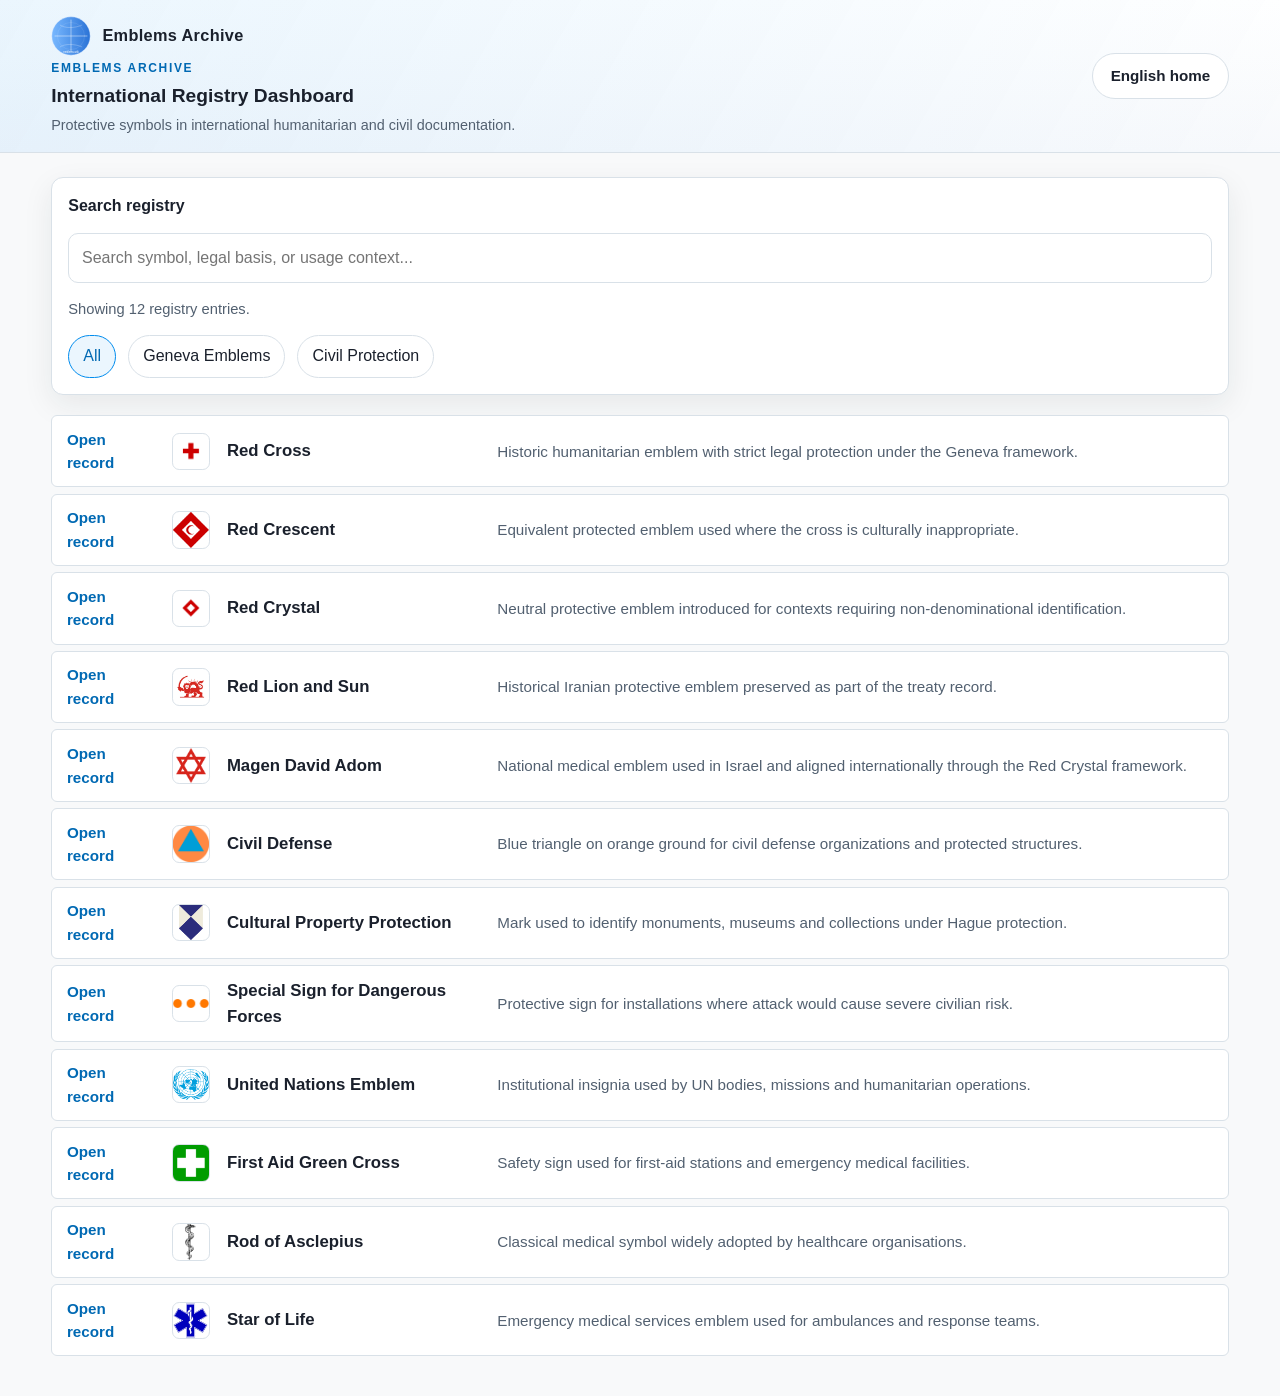
==== index.html @ 0bf9c565 "Initial import: static site + repository metadata" ====
<!doctype html>
<html lang="en">
<head>
  <meta charset="UTF-8">
  <meta name="viewport" content="width=device-width, initial-scale=1.0">
  <title>Emblems Archive | English Registry Dashboard</title>
  <meta name="description" content="English dashboard for protected emblems and civil symbols.">
  <link rel="stylesheet" href="assets/styles.css">
  <link rel="icon" href="logo.svg" type="image/svg+xml">
  <link rel="canonical" href="https://emblems.wiki/">
  <meta property="og:site_name" content="emblems.wiki">
</head>
<body>
  <header class="topbar">
    <div class="topbar-inner">
      <div class="brand-block">
        <a class="site-logo" href="/" aria-label="Emblems Archive home">
          <img src="logo.svg" class="site-logo-img" alt="Emblems Archive logo">
          <span class="site-logo-text">Emblems Archive</span>
        </a>
        <p class="eyebrow">EMBLEMS ARCHIVE</p>
        <h1 class="brand-title">International Registry Dashboard</h1>
        <p class="brand-subtitle">Protective symbols in international humanitarian and civil documentation.</p>
      </div>
      <nav aria-label="Navigation">
        <a class="btn btn-secondary" href="/">English home</a>
      </nav>
    </div>
  </header>

  <main class="content-shell">
    <section class="search-filter-panel" aria-label="Search and filter panel">
      <label for="registry-search"><strong>Search registry</strong></label>
      <input id="registry-search" class="search-input" type="search" placeholder="Search symbol, legal basis, or usage context..." autocomplete="off">
      <p class="search-status" id="registry-status">Showing all 12 registry entries.</p>

      <div class="filter-row" role="group" aria-label="Category filter">
        <button class="filter-button is-active" data-category="all" type="button">All</button>
        <button class="filter-button" data-category="geneva" type="button">Geneva Emblems</button>
        <button class="filter-button" data-category="civil" type="button">Civil Protection</button>
      </div>
    </section>

    <section class="registry-grid" id="registry-grid" aria-live="polite">
      <a class="symbol-card" href="registry/red-cross/" style="--symbol-icon: url('/assets/symbols/red_cross.png');" data-category="geneva" data-search="red cross geneva convention medical neutrality protected emblem">
        <span class="row-link">Open record</span>
        <span class="row-icon" aria-hidden="true"></span>
        <h2>Red Cross</h2>
        <p class="card-text">Historic humanitarian emblem with strict legal protection under the Geneva framework.</p>
      </a>

      <a class="symbol-card" href="registry/red-crescent/" style="--symbol-icon: url('/assets/symbols/red_crescent.png');" data-category="geneva" data-search="red crescent treaty recognition protective equivalent emblem">
        <span class="row-link">Open record</span>
        <span class="row-icon" aria-hidden="true"></span>
        <h2>Red Crescent</h2>
        <p class="card-text">Equivalent protected emblem used where the cross is culturally inappropriate.</p>
      </a>

      <a class="symbol-card" href="registry/red-crystal/" style="--symbol-icon: url('/assets/symbols/red_cristal.png');" data-category="geneva" data-search="red crystal additional protocol iii protective symbol neutral alternative">
        <span class="row-link">Open record</span>
        <span class="row-icon" aria-hidden="true"></span>
        <h2>Red Crystal</h2>
        <p class="card-text">Neutral protective emblem introduced for contexts requiring non-denominational identification.</p>
      </a>

      <a class="symbol-card" href="registry/red-lion-sun/" style="--symbol-icon: url('/assets/symbols/red_lion_and_sun.png');" data-category="geneva" data-search="red lion sun historical emblem iran humanitarian treaty recognition">
        <span class="row-link">Open record</span>
        <span class="row-icon" aria-hidden="true"></span>
        <h2>Red Lion and Sun</h2>
        <p class="card-text">Historical Iranian protective emblem preserved as part of the treaty record.</p>
      </a>

      <a class="symbol-card" href="registry/magen-david/" style="--symbol-icon: url('/assets/symbols/magen_david_adom.png');" data-category="geneva" data-search="magen david adom israel red crystal humanitarian national emblem">
        <span class="row-link">Open record</span>
        <span class="row-icon" aria-hidden="true"></span>
        <h2>Magen David Adom</h2>
        <p class="card-text">National medical emblem used in Israel and aligned internationally through the Red Crystal framework.</p>
      </a>

      <a class="symbol-card" href="registry/civil-defense/" style="--symbol-icon: url('/assets/symbols/international_civil_defense.png');" data-category="civil" data-search="civil defense blue triangle orange background protocol i civil protection">
        <span class="row-link">Open record</span>
        <span class="row-icon" aria-hidden="true"></span>
        <h2>Civil Defense</h2>
        <p class="card-text">Blue triangle on orange ground for civil defense organizations and protected structures.</p>
      </a>

      <a class="symbol-card" href="registry/cultural-property/" style="--symbol-icon: url('/assets/symbols/cultural_property_protection.png');" data-category="geneva" data-search="cultural property protection hague convention blue white shield heritage">
        <span class="row-link">Open record</span>
        <span class="row-icon" aria-hidden="true"></span>
        <h2>Cultural Property Protection</h2>
        <p class="card-text">Mark used to identify monuments, museums and collections under Hague protection.</p>
      </a>

      <a class="symbol-card" href="registry/dangerous-forces/" style="--symbol-icon: url('/assets/symbols/special_sign_for_dangerous_forces.png');" data-category="civil" data-search="special sign dangerous forces dams reservoirs nuclear installations orange circles">
        <span class="row-link">Open record</span>
        <span class="row-icon" aria-hidden="true"></span>
        <h2>Special Sign for Dangerous Forces</h2>
        <p class="card-text">Protective sign for installations where attack would cause severe civilian risk.</p>
      </a>

      <a class="symbol-card" href="registry/un-emblem/" style="--symbol-icon: url('/assets/symbols/united_nations_emblem.png');" data-category="geneva" data-search="un emblem united nations institutional insignia peacekeeping humanitarian missions">
        <span class="row-link">Open record</span>
        <span class="row-icon" aria-hidden="true"></span>
        <h2>United Nations Emblem</h2>
        <p class="card-text">Institutional insignia used by UN bodies, missions and humanitarian operations.</p>
      </a>

      <a class="symbol-card" href="registry/first-aid/" style="--symbol-icon: url('/assets/symbols/first_aid_green_cross.png');" data-category="civil" data-search="first aid green cross safety signage iso 7010">
        <span class="row-link">Open record</span>
        <span class="row-icon" aria-hidden="true"></span>
        <h2>First Aid Green Cross</h2>
        <p class="card-text">Safety sign used for first-aid stations and emergency medical facilities.</p>
      </a>

      <a class="symbol-card" href="registry/asclepius/" style="--symbol-icon: url('/assets/symbols/rod_of_asclepius.png');" data-category="civil" data-search="rod of asclepius classical medicine healthcare professional symbol">
        <span class="row-link">Open record</span>
        <span class="row-icon" aria-hidden="true"></span>
        <h2>Rod of Asclepius</h2>
        <p class="card-text">Classical medical symbol widely adopted by healthcare organisations.</p>
      </a>

      <a class="symbol-card" href="registry/star-of-life/" style="--symbol-icon: url('/assets/symbols/star_of_life.png');" data-category="civil" data-search="star of life emergency medical services prehospital care blue star">
        <span class="row-link">Open record</span>
        <span class="row-icon" aria-hidden="true"></span>
        <h2>Star of Life</h2>
        <p class="card-text">Emergency medical services emblem used for ambulances and response teams.</p>
      </a>
    </section>
  </main>

  <script>
    (function () {
      const searchInput = document.getElementById("registry-search");
      const buttons = Array.from(document.querySelectorAll(".filter-button"));
      const cards = Array.from(document.querySelectorAll(".symbol-card"));
      const status = document.getElementById("registry-status");

      let activeCategory = "all";

      function applyFilters() {
        const term = (searchInput.value || "").trim().toLowerCase();

        let visibleCount = 0;

        cards.forEach((card) => {
          const category = card.getAttribute("data-category") || "";
          const searchable = card.getAttribute("data-search") || "";

          const categoryMatch = activeCategory === "all" || category === activeCategory;
          const textMatch = searchable.includes(term);

          const isVisible = categoryMatch && textMatch;
          card.hidden = !isVisible;
          if (isVisible) {
            visibleCount += 1;
          }
        });

        if (status) {
          status.textContent = term || activeCategory === "all"
            ? `Showing ${visibleCount} registry entries.`
            : `Showing ${visibleCount} registry entries for "${term}".`;
        }
      }

      buttons.forEach((button) => {
        button.addEventListener("click", () => {
          activeCategory = button.getAttribute("data-category") || "all";
          buttons.forEach((btn) => btn.classList.toggle("is-active", btn === button));
          applyFilters();
        });
      });

      searchInput.addEventListener("input", applyFilters);
      applyFilters();
    })();
  </script>
</body>
</html>
---- assets/styles.css ----
:root {
  --color-bg: #f8f9fa;
  --color-surface: #ffffff;
  --color-text: #1a202c;
  --color-muted: #526070;
  --color-border: #d9e1e8;
  --color-accent: #008cee;
  --color-accent-strong: #0069b3;
  --color-success: #1f7a4d;
  --shadow-soft: 0 10px 30px rgba(26, 32, 44, 0.08);
  --radius-md: 12px;
  --radius-lg: 20px;
}

* {
  box-sizing: border-box;
}

html,
body {
  margin: 0;
  padding: 0;
  background: var(--color-bg);
  color: var(--color-text);
  font-family: "Segoe UI", "Helvetica Neue", Helvetica, Arial, sans-serif;
  line-height: 1.55;
}

a {
  color: inherit;
}

img,
svg {
  display: block;
  max-width: 100%;
}

.eyebrow {
  margin: 0;
  color: var(--color-accent-strong);
  letter-spacing: 0.14em;
  font-size: 0.75rem;
  font-weight: 700;
}

.lead {
  margin: 0.75rem 0 0;
  color: var(--color-muted);
  max-width: 62ch;
}

.small-note {
  margin-top: 1.5rem;
  color: var(--color-muted);
  font-size: 0.88rem;
}

.btn {
  appearance: none;
  border: 1px solid var(--color-border);
  border-radius: 999px;
  padding: 0.66rem 1.1rem;
  text-decoration: none;
  font-weight: 600;
  font-size: 0.95rem;
  display: inline-flex;
  align-items: center;
  justify-content: center;
  gap: 0.35rem;
  cursor: pointer;
  transition: transform 0.18s ease, box-shadow 0.18s ease, border-color 0.18s ease, background 0.18s ease;
}

.btn:hover {
  transform: translateY(-1px);
  box-shadow: 0 8px 22px rgba(26, 32, 44, 0.12);
}

.btn-primary {
  background: var(--color-accent);
  border-color: var(--color-accent);
  color: #ffffff;
}

.btn-primary:hover {
  background: var(--color-accent-strong);
  border-color: var(--color-accent-strong);
}

.btn-secondary {
  background: #ffffff;
  color: var(--color-text);
}

.topbar {
  border-bottom: 1px solid var(--color-border);
  background:
    linear-gradient(120deg, rgba(0, 140, 238, 0.08), rgba(0, 140, 238, 0)),
    linear-gradient(180deg, #ffffff, #f7f9fc);
}

.topbar-inner {
  width: min(1180px, 92vw);
  margin: 0 auto;
  display: flex;
  align-items: center;
  justify-content: space-between;
  gap: 1rem;
  padding: 1rem 0;
}

.brand-block {
  display: flex;
  flex-direction: column;
  gap: 0.2rem;
}

.site-logo {
  display: inline-flex;
  align-items: center;
  gap: 0.7rem;
  color: var(--color-text);
  text-decoration: none;
  width: fit-content;
}

.site-logo-mark {
  width: 2.5rem;
  height: 2.5rem;
  border-radius: 50%;
  border: 1px solid #9fb7d6;
  background:
    radial-gradient(circle at center, #f7fbff 0 33%, transparent 34%),
    radial-gradient(circle at center, transparent 0 51%, #3366cc 52% 54%, transparent 55%),
    linear-gradient(90deg, transparent 0 22%, #3366cc 22% 24%, transparent 24% 76%, #3366cc 76% 78%, transparent 78%),
    linear-gradient(0deg, transparent 0 22%, #3366cc 22% 24%, transparent 24% 76%, #3366cc 76% 78%, transparent 78%),
    radial-gradient(circle at center, #ffffff 0 100%);
  box-shadow: 0 0 0 1px rgba(255, 255, 255, 0.75) inset;
}

.site-logo-img {
  width: 2.5rem;
  height: 2.5rem;
  display: inline-block;
  object-fit: contain;
}

.site-logo-text {
  font-size: 1.02rem;
  font-weight: 700;
  letter-spacing: 0.02em;
}

.brand-title {
  margin: 0;
  font-size: 1.2rem;
  font-weight: 700;
}

.brand-subtitle {
  margin: 0;
  color: var(--color-muted);
  font-size: 0.9rem;
}

.content-shell {
  width: min(1180px, 92vw);
  margin: 1.5rem auto 2.5rem;
}

.search-filter-panel {
  background: var(--color-surface);
  border: 1px solid var(--color-border);
  border-radius: var(--radius-md);
  padding: 1rem;
  box-shadow: var(--shadow-soft);
  display: grid;
  gap: 0.9rem;
}

.search-status {
  margin: 0;
  color: var(--color-muted);
  font-size: 0.92rem;
}

.search-input {
  width: 100%;
  border: 1px solid var(--color-border);
  border-radius: 10px;
  padding: 0.72rem 0.8rem;
  font: inherit;
  color: var(--color-text);
  background: #ffffff;
}

.search-input:focus,
.filter-select:focus {
  outline: 3px solid rgba(0, 140, 238, 0.18);
  border-color: var(--color-accent);
}

.filter-row {
  display: flex;
  flex-wrap: wrap;
  gap: 0.75rem;
}

.filter-select,
.filter-button {
  border: 1px solid var(--color-border);
  background: #ffffff;
  border-radius: 999px;
  padding: 0.52rem 0.88rem;
  font: inherit;
  color: var(--color-text);
  cursor: pointer;
}

.filter-button.is-active {
  border-color: var(--color-accent);
  color: var(--color-accent-strong);
  background: rgba(0, 140, 238, 0.08);
}

.registry-grid {
  margin-top: 1.25rem;
  display: grid;
  gap: 0.4rem;
}

.symbol-card {
  background: var(--color-surface);
  border: 1px solid var(--color-border);
  border-radius: 6px;
  box-shadow: none;
  padding: 0.72rem 0.92rem;
  display: grid;
  grid-template-columns: 5.5rem 2.7rem minmax(12rem, 16rem) 1fr;
  align-items: center;
  column-gap: 0.9rem;
  text-decoration: none;
  color: inherit;
}

.row-link {
  color: var(--color-accent-strong);
  font-weight: 700;
  text-decoration: none;
  font-size: 0.95rem;
}

.row-icon {
  width: 2.35rem;
  height: 2.35rem;
  justify-self: center;
  border: 1px solid var(--color-border);
  border-radius: 0.45rem;
  background: var(--symbol-icon) center/contain no-repeat, #ffffff;
}

.symbol-card h2,
.symbol-card h3 {
  margin: 0;
  font-size: 1.05rem;
}

.card-meta {
  display: none;
}

.badge {
  display: inline-flex;
  align-items: center;
  border-radius: 999px;
  padding: 0.2rem 0.62rem;
  font-size: 0.73rem;
  font-weight: 700;
  letter-spacing: 0.06em;
  border: 1px solid currentColor;
}

.badge-protected {
  color: var(--color-success);
  background: rgba(31, 122, 77, 0.08);
}

.badge-public {
  color: #7a5a1f;
  background: rgba(122, 90, 31, 0.1);
}

.badge-category {
  color: var(--color-accent-strong);
  background: rgba(0, 140, 238, 0.08);
}

.card-text {
  margin: 0;
  color: var(--color-muted);
  font-size: 0.95rem;
  order: 4;
}

.card-link {
  order: 1;
  color: var(--color-accent-strong);
  font-weight: 700;
  text-decoration: none;
}

.card-link:hover {
  text-decoration: underline;
}

.symbol-card:hover {
  border-color: rgba(0, 140, 238, 0.34);
  background: rgba(0, 140, 238, 0.03);
}

.symbol-card:focus-visible,
.btn:focus-visible,
.search-input:focus-visible,
.filter-button:focus-visible,
.site-logo:focus-visible {
  outline: 3px solid rgba(0, 140, 238, 0.24);
  outline-offset: 2px;
}

.language-shell {
  min-height: 100vh;
  display: grid;
  place-items: center;
  padding: 2rem 1rem;
  background:
    radial-gradient(circle at 15% 20%, rgba(0, 140, 238, 0.11), rgba(0, 140, 238, 0) 45%),
    radial-gradient(circle at 85% 10%, rgba(0, 140, 238, 0.09), rgba(0, 140, 238, 0) 35%),
    var(--color-bg);
}

.language-card {
  width: min(760px, 100%);
  background: var(--color-surface);
  border: 1px solid var(--color-border);
  border-radius: var(--radius-lg);
  padding: 2rem;
  box-shadow: var(--shadow-soft);
}

.gateway-logo {
  margin-bottom: 0.35rem;
}

.language-card h1 {
  margin: 0.4rem 0 0;
  font-size: clamp(1.6rem, 2.5vw, 2.2rem);
}

.globe-wrap {
  margin: 1.6rem 0 1.3rem;
  display: grid;
  place-items: center;
}

.globe-core {
  width: 145px;
  height: 145px;
  border-radius: 50%;
  position: relative;
  background: radial-gradient(circle at 35% 30%, rgba(255, 255, 255, 0.95), rgba(0, 140, 238, 0.72));
  border: 1px solid rgba(0, 140, 238, 0.45);
  overflow: hidden;
  animation: globePulse 3.1s ease-in-out infinite;
}

.globe-core::before,
.globe-core::after {
  content: "";
  position: absolute;
  inset: 0;
  border-radius: 50%;
  border: 1px solid rgba(255, 255, 255, 0.55);
}

.globe-core::after {
  transform: scale(0.72);
}

.globe-lat,
.globe-lon {
  position: absolute;
  left: 50%;
  top: 50%;
  border: 1px solid rgba(255, 255, 255, 0.7);
  border-radius: 50%;
  transform: translate(-50%, -50%);
}

.globe-lat {
  width: 124px;
  height: 60px;
}

.globe-lon {
  width: 48px;
  height: 124px;
}

.globe-lon-b {
  width: 78px;
  opacity: 0.82;
}

.globe-lon-c {
  width: 104px;
  height: 84px;
  opacity: 0.36;
}

@keyframes globePulse {
  0%,
  100% {
    transform: translateY(0) scale(1);
  }
  50% {
    transform: translateY(-2px) scale(1.015);
  }
}

.symbol-card:hover .row-link {
  text-decoration: underline;
}

.language-actions {
  display: flex;
  flex-wrap: wrap;
  gap: 0.7rem;
}

/* Detail pages: Wikipedia-like layout */
.wiki-layout {
  min-height: 100vh;
  display: grid;
  grid-template-columns: 13.5rem minmax(0, 1fr);
  background: var(--color-bg);
}

.wiki-sidebar {
  background: #f8f9fa;
  border-right: 1px solid var(--color-border);
  padding: 1rem 0.85rem;
}

.sidebar-block {
  padding: 0 0.35rem 0.9rem;
  border-bottom: 1px solid var(--color-border);
  margin-bottom: 0.85rem;
}

.sidebar-title {
  margin: 0;
  font-size: 1rem;
  line-height: 1.2;
}

.sidebar-list {
  list-style: none;
  margin: 0;
  padding: 0;
  display: grid;
  gap: 0.4rem;
}

.sidebar-list a {
  display: block;
  color: #3366cc;
  text-decoration: none;
  padding: 0.2rem 0.35rem;
  border-radius: 4px;
}

.sidebar-list a:hover {
  text-decoration: underline;
  background: rgba(0, 0, 0, 0.03);
}

.wiki-main {
  min-width: 0;
}

.wiki-article {
  width: min(1180px, calc(100vw - 13.5rem - 2rem));
  margin: 0 auto;
  padding: 1.3rem 1.35rem 2.25rem;
  background: var(--color-surface);
}

.back-link {
  margin-bottom: 0.65rem;
  font-size: 0.95rem;
}

.back-link a {
  color: #3366cc;
}

.wiki-article h1 {
  margin: 0.2rem 0 0.8rem;
  font-family: Georgia, "Times New Roman", Times, serif;
  font-size: clamp(2rem, 3vw, 2.55rem);
  font-weight: 400;
}

.wiki-article h2 {
  font-family: Georgia, "Times New Roman", Times, serif;
  font-weight: 400;
  font-size: 1.45rem;
  margin: 0;
}

.wiki-article hr {
  border: 0;
  border-top: 1px solid #a2a9b1;
  margin: 0.5rem 0 1rem;
}

.toc-box {
  width: min(28rem, 100%);
  background: #f8f9fa;
  border: 1px solid #a2a9b1;
  padding: 0.85rem 1rem;
  margin: 0 0 1.2rem;
}

.toc-box h2 {
  font-family: inherit;
  font-size: 1rem;
  margin-bottom: 0.6rem;
}

.toc-box ol {
  margin: 0;
  padding-left: 1.3rem;
}

.toc-box a,
.reference-box a,
.wiki-article a {
  color: #3366cc;
}

.detail-layout {
  display: grid;
  grid-template-columns: minmax(0, 1fr) 18rem;
  gap: 1.2rem;
  align-items: start;
}

.article-content {
  min-width: 0;
}

.article-content p {
  margin: 0 0 1rem;
  max-width: 76ch;
}

.infobox {
  background: #f8f9fa;
  border: 1px solid #a2a9b1;
  padding: 0.8rem;
  font-size: 0.95rem;
}

.infobox h2 {
  font-family: inherit;
  font-size: 1rem;
  margin-bottom: 0.7rem;
}

.infobox img {
  width: 100%;
  height: auto;
  border: 1px solid #c8ccd1;
  background: #fff;
  margin-bottom: 0.7rem;
}

.infobox table {
  width: 100%;
  border-collapse: collapse;
}

.infobox th,
.infobox td {
  text-align: left;
  vertical-align: top;
  padding: 0.28rem 0;
  border-top: 1px solid #eaecf0;
}

.infobox th {
  width: 42%;
  padding-right: 0.45rem;
  font-weight: 700;
}

.reference-box {
  background: #f8f9fa;
  border: 1px solid #eaecf0;
  padding: 0.8rem 0.9rem;
  font-size: 0.95rem;
}

.symbol-figure {
  width: min(260px, 100%);
  margin: 0.8rem 0 0;
}

.symbol-figure img {
  width: 100%;
  height: auto;
  border: 1px solid #c8ccd1;
  background: #fff;
}

.section-title {
  margin: 0 0 0.5rem;
  font-size: 1.1rem;
}

.text-block {
  margin: 0;
  color: var(--color-text);
}

.citation-box {
  border: 1px dashed var(--color-border);
  border-radius: 10px;
  background: #fcfdff;
  padding: 0.9rem;
  color: var(--color-muted);
  font-size: 0.95rem;
}

.back-row {
  display: flex;
  justify-content: flex-start;
}

@media (max-width: 760px) {
  .topbar-inner {
    align-items: flex-start;
    flex-direction: column;
  }

  .language-card {
    padding: 1.25rem;
  }

  .filter-row {
    flex-direction: column;
    align-items: flex-start;
  }

  .wiki-layout {
    grid-template-columns: 1fr;
  }

  .wiki-sidebar {
    border-right: 0;
    border-bottom: 1px solid var(--color-border);
  }

  .wiki-article {
    width: 100%;
    padding: 1rem;
  }

  .detail-layout {
    grid-template-columns: 1fr;
  }

  .toc-box,
  .infobox {
    width: 100%;
  }
}
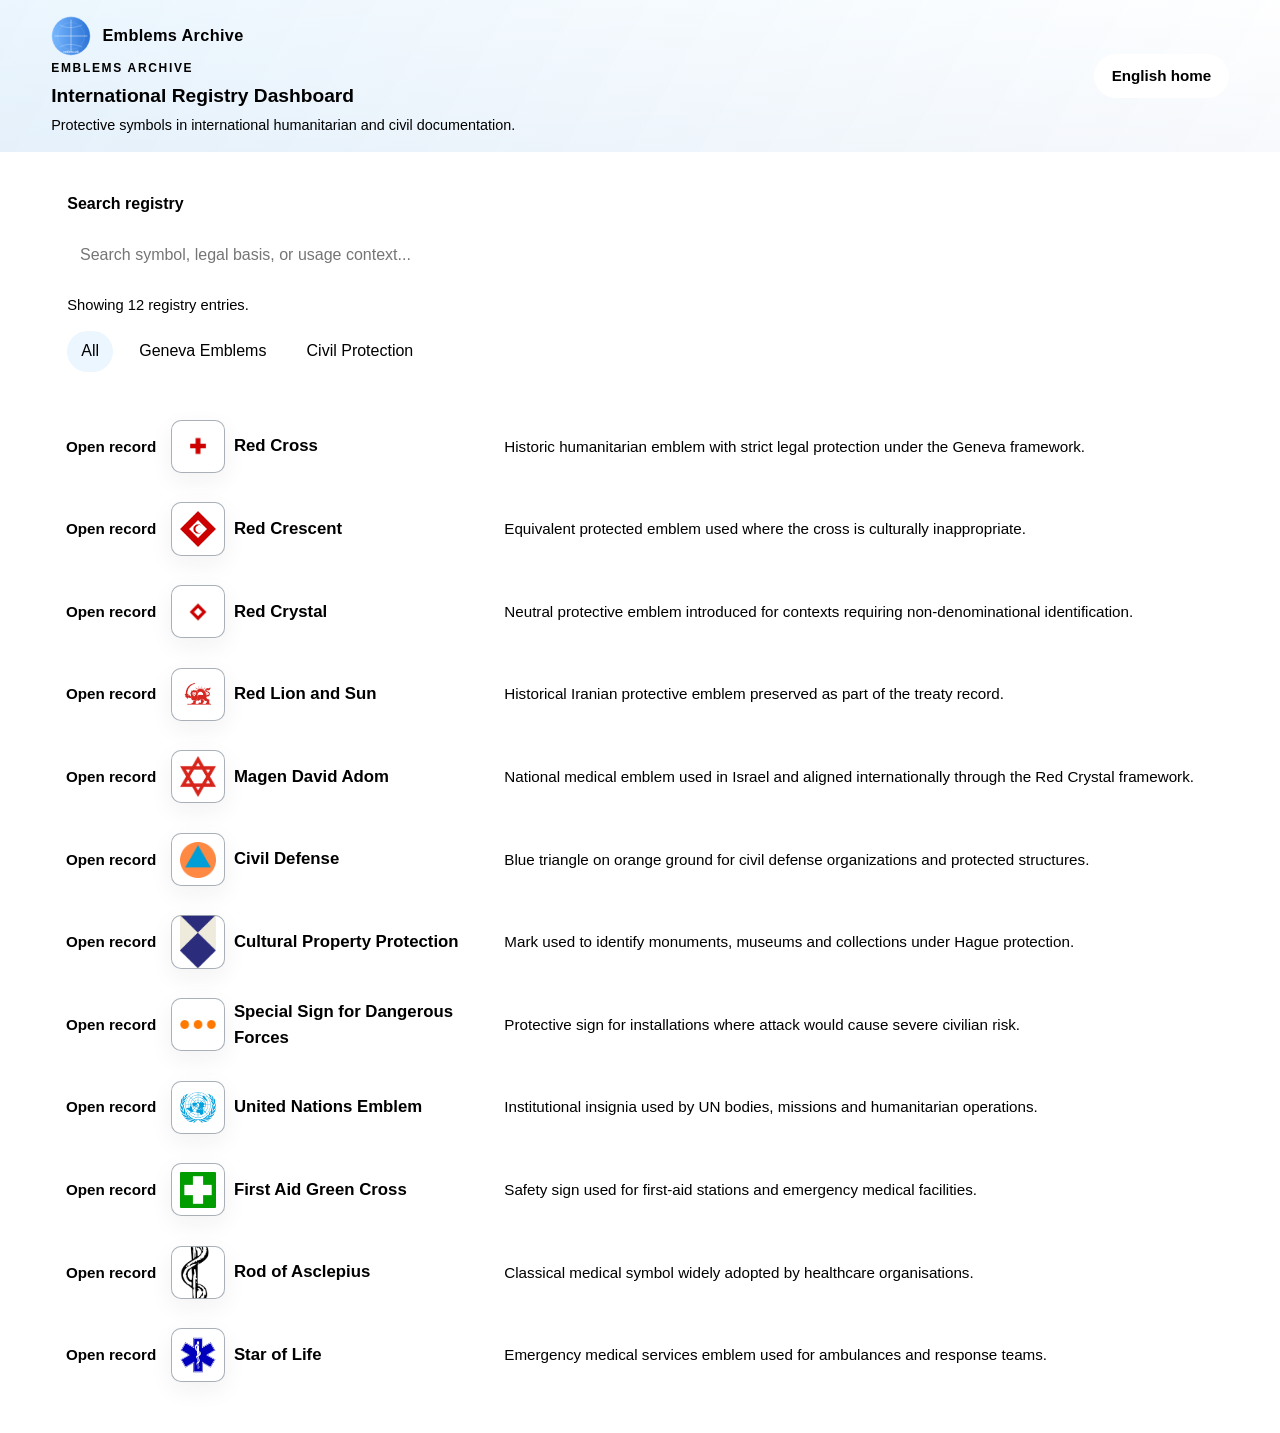
==== commit 31b791f0: "Add files via upload" ====
--- a/index.html
+++ b/index.html
@@ -1,179 +1,179 @@
-<!doctype html>
-<html lang="en">
-<head>
-  <meta charset="UTF-8">
-  <meta name="viewport" content="width=device-width, initial-scale=1.0">
-  <title>Emblems Archive | English Registry Dashboard</title>
-  <meta name="description" content="English dashboard for protected emblems and civil symbols.">
-  <link rel="stylesheet" href="assets/styles.css">
-  <link rel="icon" href="logo.svg" type="image/svg+xml">
-  <link rel="canonical" href="https://emblems.wiki/">
-  <meta property="og:site_name" content="emblems.wiki">
-</head>
-<body>
-  <header class="topbar">
-    <div class="topbar-inner">
-      <div class="brand-block">
-        <a class="site-logo" href="/" aria-label="Emblems Archive home">
-          <img src="logo.svg" class="site-logo-img" alt="Emblems Archive logo">
-          <span class="site-logo-text">Emblems Archive</span>
-        </a>
-        <p class="eyebrow">EMBLEMS ARCHIVE</p>
-        <h1 class="brand-title">International Registry Dashboard</h1>
-        <p class="brand-subtitle">Protective symbols in international humanitarian and civil documentation.</p>
-      </div>
-      <nav aria-label="Navigation">
-        <a class="btn btn-secondary" href="/">English home</a>
-      </nav>
-    </div>
-  </header>
-
-  <main class="content-shell">
-    <section class="search-filter-panel" aria-label="Search and filter panel">
-      <label for="registry-search"><strong>Search registry</strong></label>
-      <input id="registry-search" class="search-input" type="search" placeholder="Search symbol, legal basis, or usage context..." autocomplete="off">
-      <p class="search-status" id="registry-status">Showing all 12 registry entries.</p>
-
-      <div class="filter-row" role="group" aria-label="Category filter">
-        <button class="filter-button is-active" data-category="all" type="button">All</button>
-        <button class="filter-button" data-category="geneva" type="button">Geneva Emblems</button>
-        <button class="filter-button" data-category="civil" type="button">Civil Protection</button>
-      </div>
-    </section>
-
-    <section class="registry-grid" id="registry-grid" aria-live="polite">
-      <a class="symbol-card" href="registry/red-cross/" style="--symbol-icon: url('/assets/symbols/red_cross.png');" data-category="geneva" data-search="red cross geneva convention medical neutrality protected emblem">
-        <span class="row-link">Open record</span>
-        <span class="row-icon" aria-hidden="true"></span>
-        <h2>Red Cross</h2>
-        <p class="card-text">Historic humanitarian emblem with strict legal protection under the Geneva framework.</p>
-      </a>
-
-      <a class="symbol-card" href="registry/red-crescent/" style="--symbol-icon: url('/assets/symbols/red_crescent.png');" data-category="geneva" data-search="red crescent treaty recognition protective equivalent emblem">
-        <span class="row-link">Open record</span>
-        <span class="row-icon" aria-hidden="true"></span>
-        <h2>Red Crescent</h2>
-        <p class="card-text">Equivalent protected emblem used where the cross is culturally inappropriate.</p>
-      </a>
-
-      <a class="symbol-card" href="registry/red-crystal/" style="--symbol-icon: url('/assets/symbols/red_cristal.png');" data-category="geneva" data-search="red crystal additional protocol iii protective symbol neutral alternative">
-        <span class="row-link">Open record</span>
-        <span class="row-icon" aria-hidden="true"></span>
-        <h2>Red Crystal</h2>
-        <p class="card-text">Neutral protective emblem introduced for contexts requiring non-denominational identification.</p>
-      </a>
-
-      <a class="symbol-card" href="registry/red-lion-sun/" style="--symbol-icon: url('/assets/symbols/red_lion_and_sun.png');" data-category="geneva" data-search="red lion sun historical emblem iran humanitarian treaty recognition">
-        <span class="row-link">Open record</span>
-        <span class="row-icon" aria-hidden="true"></span>
-        <h2>Red Lion and Sun</h2>
-        <p class="card-text">Historical Iranian protective emblem preserved as part of the treaty record.</p>
-      </a>
-
-      <a class="symbol-card" href="registry/magen-david/" style="--symbol-icon: url('/assets/symbols/magen_david_adom.png');" data-category="geneva" data-search="magen david adom israel red crystal humanitarian national emblem">
-        <span class="row-link">Open record</span>
-        <span class="row-icon" aria-hidden="true"></span>
-        <h2>Magen David Adom</h2>
-        <p class="card-text">National medical emblem used in Israel and aligned internationally through the Red Crystal framework.</p>
-      </a>
-
-      <a class="symbol-card" href="registry/civil-defense/" style="--symbol-icon: url('/assets/symbols/international_civil_defense.png');" data-category="civil" data-search="civil defense blue triangle orange background protocol i civil protection">
-        <span class="row-link">Open record</span>
-        <span class="row-icon" aria-hidden="true"></span>
-        <h2>Civil Defense</h2>
-        <p class="card-text">Blue triangle on orange ground for civil defense organizations and protected structures.</p>
-      </a>
-
-      <a class="symbol-card" href="registry/cultural-property/" style="--symbol-icon: url('/assets/symbols/cultural_property_protection.png');" data-category="geneva" data-search="cultural property protection hague convention blue white shield heritage">
-        <span class="row-link">Open record</span>
-        <span class="row-icon" aria-hidden="true"></span>
-        <h2>Cultural Property Protection</h2>
-        <p class="card-text">Mark used to identify monuments, museums and collections under Hague protection.</p>
-      </a>
-
-      <a class="symbol-card" href="registry/dangerous-forces/" style="--symbol-icon: url('/assets/symbols/special_sign_for_dangerous_forces.png');" data-category="civil" data-search="special sign dangerous forces dams reservoirs nuclear installations orange circles">
-        <span class="row-link">Open record</span>
-        <span class="row-icon" aria-hidden="true"></span>
-        <h2>Special Sign for Dangerous Forces</h2>
-        <p class="card-text">Protective sign for installations where attack would cause severe civilian risk.</p>
-      </a>
-
-      <a class="symbol-card" href="registry/un-emblem/" style="--symbol-icon: url('/assets/symbols/united_nations_emblem.png');" data-category="geneva" data-search="un emblem united nations institutional insignia peacekeeping humanitarian missions">
-        <span class="row-link">Open record</span>
-        <span class="row-icon" aria-hidden="true"></span>
-        <h2>United Nations Emblem</h2>
-        <p class="card-text">Institutional insignia used by UN bodies, missions and humanitarian operations.</p>
-      </a>
-
-      <a class="symbol-card" href="registry/first-aid/" style="--symbol-icon: url('/assets/symbols/first_aid_green_cross.png');" data-category="civil" data-search="first aid green cross safety signage iso 7010">
-        <span class="row-link">Open record</span>
-        <span class="row-icon" aria-hidden="true"></span>
-        <h2>First Aid Green Cross</h2>
-        <p class="card-text">Safety sign used for first-aid stations and emergency medical facilities.</p>
-      </a>
-
-      <a class="symbol-card" href="registry/asclepius/" style="--symbol-icon: url('/assets/symbols/rod_of_asclepius.png');" data-category="civil" data-search="rod of asclepius classical medicine healthcare professional symbol">
-        <span class="row-link">Open record</span>
-        <span class="row-icon" aria-hidden="true"></span>
-        <h2>Rod of Asclepius</h2>
-        <p class="card-text">Classical medical symbol widely adopted by healthcare organisations.</p>
-      </a>
-
-      <a class="symbol-card" href="registry/star-of-life/" style="--symbol-icon: url('/assets/symbols/star_of_life.png');" data-category="civil" data-search="star of life emergency medical services prehospital care blue star">
-        <span class="row-link">Open record</span>
-        <span class="row-icon" aria-hidden="true"></span>
-        <h2>Star of Life</h2>
-        <p class="card-text">Emergency medical services emblem used for ambulances and response teams.</p>
-      </a>
-    </section>
-  </main>
-
-  <script>
-    (function () {
-      const searchInput = document.getElementById("registry-search");
-      const buttons = Array.from(document.querySelectorAll(".filter-button"));
-      const cards = Array.from(document.querySelectorAll(".symbol-card"));
-      const status = document.getElementById("registry-status");
-
-      let activeCategory = "all";
-
-      function applyFilters() {
-        const term = (searchInput.value || "").trim().toLowerCase();
-
-        let visibleCount = 0;
-
-        cards.forEach((card) => {
-          const category = card.getAttribute("data-category") || "";
-          const searchable = card.getAttribute("data-search") || "";
-
-          const categoryMatch = activeCategory === "all" || category === activeCategory;
-          const textMatch = searchable.includes(term);
-
-          const isVisible = categoryMatch && textMatch;
-          card.hidden = !isVisible;
-          if (isVisible) {
-            visibleCount += 1;
-          }
-        });
-
-        if (status) {
-          status.textContent = term || activeCategory === "all"
-            ? `Showing ${visibleCount} registry entries.`
-            : `Showing ${visibleCount} registry entries for "${term}".`;
-        }
-      }
-
-      buttons.forEach((button) => {
-        button.addEventListener("click", () => {
-          activeCategory = button.getAttribute("data-category") || "all";
-          buttons.forEach((btn) => btn.classList.toggle("is-active", btn === button));
-          applyFilters();
-        });
-      });
-
-      searchInput.addEventListener("input", applyFilters);
-      applyFilters();
-    })();
-  </script>
-</body>
-</html>
+<!doctype html>
+<html lang="en">
+<head>
+  <meta charset="UTF-8">
+  <meta name="viewport" content="width=device-width, initial-scale=1.0">
+  <title>Emblems Archive | English Registry Dashboard</title>
+  <meta name="description" content="English dashboard for protected emblems and civil symbols.">
+  <link rel="stylesheet" href="assets/styles.css">
+  <link rel="icon" href="logo.svg" type="image/svg+xml">
+  <link rel="canonical" href="https://emblems.wiki/">
+  <meta property="og:site_name" content="emblems.wiki">
+</head>
+<body>
+  <header class="topbar">
+    <div class="topbar-inner">
+      <div class="brand-block">
+        <a class="site-logo" href="/" aria-label="Emblems Archive home">
+          <img src="logo.svg" class="site-logo-img" alt="Emblems Archive logo">
+          <span class="site-logo-text">Emblems Archive</span>
+        </a>
+        <p class="eyebrow">EMBLEMS ARCHIVE</p>
+        <h1 class="brand-title">International Registry Dashboard</h1>
+        <p class="brand-subtitle">Protective symbols in international humanitarian and civil documentation.</p>
+      </div>
+      <nav aria-label="Navigation">
+        <a class="btn btn-secondary" href="/">English home</a>
+      </nav>
+    </div>
+  </header>
+
+  <main class="content-shell">
+    <section class="search-filter-panel" aria-label="Search and filter panel">
+      <label for="registry-search"><strong>Search registry</strong></label>
+      <input id="registry-search" class="search-input" type="search" placeholder="Search symbol, legal basis, or usage context..." autocomplete="off">
+      <p class="search-status" id="registry-status">Showing all 12 registry entries.</p>
+
+      <div class="filter-row" role="group" aria-label="Category filter">
+        <button class="filter-button is-active" data-category="all" type="button">All</button>
+        <button class="filter-button" data-category="geneva" type="button">Geneva Emblems</button>
+        <button class="filter-button" data-category="civil" type="button">Civil Protection</button>
+      </div>
+    </section>
+
+    <section class="registry-grid" id="registry-grid" aria-live="polite">
+      <a class="symbol-card" href="registry/red-cross/" style="--symbol-icon: url('/assets/symbols/red_cross.png');" data-category="geneva" data-search="red cross geneva convention medical neutrality protected emblem">
+        <span class="row-link">Open record</span>
+        <span class="row-icon" aria-hidden="true"></span>
+        <h2>Red Cross</h2>
+        <p class="card-text">Historic humanitarian emblem with strict legal protection under the Geneva framework.</p>
+      </a>
+
+      <a class="symbol-card" href="registry/red-crescent/" style="--symbol-icon: url('/assets/symbols/red_crescent.png');" data-category="geneva" data-search="red crescent treaty recognition protective equivalent emblem">
+        <span class="row-link">Open record</span>
+        <span class="row-icon" aria-hidden="true"></span>
+        <h2>Red Crescent</h2>
+        <p class="card-text">Equivalent protected emblem used where the cross is culturally inappropriate.</p>
+      </a>
+
+      <a class="symbol-card" href="registry/red-crystal/" style="--symbol-icon: url('/assets/symbols/red_cristal.png');" data-category="geneva" data-search="red crystal additional protocol iii protective symbol neutral alternative">
+        <span class="row-link">Open record</span>
+        <span class="row-icon" aria-hidden="true"></span>
+        <h2>Red Crystal</h2>
+        <p class="card-text">Neutral protective emblem introduced for contexts requiring non-denominational identification.</p>
+      </a>
+
+      <a class="symbol-card" href="registry/red-lion-sun/" style="--symbol-icon: url('/assets/symbols/red_lion_and_sun.png');" data-category="geneva" data-search="red lion sun historical emblem iran humanitarian treaty recognition">
+        <span class="row-link">Open record</span>
+        <span class="row-icon" aria-hidden="true"></span>
+        <h2>Red Lion and Sun</h2>
+        <p class="card-text">Historical Iranian protective emblem preserved as part of the treaty record.</p>
+      </a>
+
+      <a class="symbol-card" href="registry/magen-david/" style="--symbol-icon: url('/assets/symbols/magen_david_adom.png');" data-category="geneva" data-search="magen david adom israel red crystal humanitarian national emblem">
+        <span class="row-link">Open record</span>
+        <span class="row-icon" aria-hidden="true"></span>
+        <h2>Magen David Adom</h2>
+        <p class="card-text">National medical emblem used in Israel and aligned internationally through the Red Crystal framework.</p>
+      </a>
+
+      <a class="symbol-card" href="registry/civil-defense/" style="--symbol-icon: url('/assets/symbols/international_civil_defense.png');" data-category="civil" data-search="civil defense blue triangle orange background protocol i civil protection">
+        <span class="row-link">Open record</span>
+        <span class="row-icon" aria-hidden="true"></span>
+        <h2>Civil Defense</h2>
+        <p class="card-text">Blue triangle on orange ground for civil defense organizations and protected structures.</p>
+      </a>
+
+      <a class="symbol-card" href="registry/cultural-property/" style="--symbol-icon: url('/assets/symbols/cultural_property_protection.png');" data-category="geneva" data-search="cultural property protection hague convention blue white shield heritage">
+        <span class="row-link">Open record</span>
+        <span class="row-icon" aria-hidden="true"></span>
+        <h2>Cultural Property Protection</h2>
+        <p class="card-text">Mark used to identify monuments, museums and collections under Hague protection.</p>
+      </a>
+
+      <a class="symbol-card" href="registry/dangerous-forces/" style="--symbol-icon: url('/assets/symbols/special_sign_for_dangerous_forces.png');" data-category="civil" data-search="special sign dangerous forces dams reservoirs nuclear installations orange circles">
+        <span class="row-link">Open record</span>
+        <span class="row-icon" aria-hidden="true"></span>
+        <h2>Special Sign for Dangerous Forces</h2>
+        <p class="card-text">Protective sign for installations where attack would cause severe civilian risk.</p>
+      </a>
+
+      <a class="symbol-card" href="registry/un-emblem/" style="--symbol-icon: url('/assets/symbols/united_nations_emblem.png');" data-category="geneva" data-search="un emblem united nations institutional insignia peacekeeping humanitarian missions">
+        <span class="row-link">Open record</span>
+        <span class="row-icon" aria-hidden="true"></span>
+        <h2>United Nations Emblem</h2>
+        <p class="card-text">Institutional insignia used by UN bodies, missions and humanitarian operations.</p>
+      </a>
+
+      <a class="symbol-card" href="registry/first-aid/" style="--symbol-icon: url('/assets/symbols/first_aid_green_cross.png');" data-category="civil" data-search="first aid green cross safety signage iso 7010">
+        <span class="row-link">Open record</span>
+        <span class="row-icon" aria-hidden="true"></span>
+        <h2>First Aid Green Cross</h2>
+        <p class="card-text">Safety sign used for first-aid stations and emergency medical facilities.</p>
+      </a>
+
+      <a class="symbol-card" href="registry/asclepius/" style="--symbol-icon: url('/assets/symbols/rod_of_asclepius.png');" data-category="civil" data-search="rod of asclepius classical medicine healthcare professional symbol">
+        <span class="row-link">Open record</span>
+        <span class="row-icon" aria-hidden="true"></span>
+        <h2>Rod of Asclepius</h2>
+        <p class="card-text">Classical medical symbol widely adopted by healthcare organisations.</p>
+      </a>
+
+      <a class="symbol-card" href="registry/star-of-life/" style="--symbol-icon: url('/assets/symbols/star_of_life.png');" data-category="civil" data-search="star of life emergency medical services prehospital care blue star">
+        <span class="row-link">Open record</span>
+        <span class="row-icon" aria-hidden="true"></span>
+        <h2>Star of Life</h2>
+        <p class="card-text">Emergency medical services emblem used for ambulances and response teams.</p>
+      </a>
+    </section>
+  </main>
+
+  <script>
+    (function () {
+      const searchInput = document.getElementById("registry-search");
+      const buttons = Array.from(document.querySelectorAll(".filter-button"));
+      const cards = Array.from(document.querySelectorAll(".symbol-card"));
+      const status = document.getElementById("registry-status");
+
+      let activeCategory = "all";
+
+      function applyFilters() {
+        const term = (searchInput.value || "").trim().toLowerCase();
+
+        let visibleCount = 0;
+
+        cards.forEach((card) => {
+          const category = card.getAttribute("data-category") || "";
+          const searchable = card.getAttribute("data-search") || "";
+
+          const categoryMatch = activeCategory === "all" || category === activeCategory;
+          const textMatch = searchable.includes(term);
+
+          const isVisible = categoryMatch && textMatch;
+          card.hidden = !isVisible;
+          if (isVisible) {
+            visibleCount += 1;
+          }
+        });
+
+        if (status) {
+          status.textContent = term || activeCategory === "all"
+            ? `Showing ${visibleCount} registry entries.`
+            : `Showing ${visibleCount} registry entries for "${term}".`;
+        }
+      }
+
+      buttons.forEach((button) => {
+        button.addEventListener("click", () => {
+          activeCategory = button.getAttribute("data-category") || "all";
+          buttons.forEach((btn) => btn.classList.toggle("is-active", btn === button));
+          applyFilters();
+        });
+      });
+
+      searchInput.addEventListener("input", applyFilters);
+      applyFilters();
+    })();
+  </script>
+</body>
+</html>
--- a/assets/styles.css
+++ b/assets/styles.css
@@ -1,689 +1,745 @@
-:root {
-  --color-bg: #f8f9fa;
-  --color-surface: #ffffff;
-  --color-text: #1a202c;
-  --color-muted: #526070;
-  --color-border: #d9e1e8;
-  --color-accent: #008cee;
-  --color-accent-strong: #0069b3;
-  --color-success: #1f7a4d;
-  --shadow-soft: 0 10px 30px rgba(26, 32, 44, 0.08);
-  --radius-md: 12px;
-  --radius-lg: 20px;
-}
-
-* {
-  box-sizing: border-box;
-}
-
-html,
-body {
-  margin: 0;
-  padding: 0;
-  background: var(--color-bg);
-  color: var(--color-text);
-  font-family: "Segoe UI", "Helvetica Neue", Helvetica, Arial, sans-serif;
-  line-height: 1.55;
-}
-
-a {
-  color: inherit;
-}
-
-img,
-svg {
-  display: block;
-  max-width: 100%;
-}
-
-.eyebrow {
-  margin: 0;
-  color: var(--color-accent-strong);
-  letter-spacing: 0.14em;
-  font-size: 0.75rem;
-  font-weight: 700;
-}
-
-.lead {
-  margin: 0.75rem 0 0;
-  color: var(--color-muted);
-  max-width: 62ch;
-}
-
-.small-note {
-  margin-top: 1.5rem;
-  color: var(--color-muted);
-  font-size: 0.88rem;
-}
-
-.btn {
-  appearance: none;
-  border: 1px solid var(--color-border);
-  border-radius: 999px;
-  padding: 0.66rem 1.1rem;
-  text-decoration: none;
-  font-weight: 600;
-  font-size: 0.95rem;
-  display: inline-flex;
-  align-items: center;
-  justify-content: center;
-  gap: 0.35rem;
-  cursor: pointer;
-  transition: transform 0.18s ease, box-shadow 0.18s ease, border-color 0.18s ease, background 0.18s ease;
-}
-
-.btn:hover {
-  transform: translateY(-1px);
-  box-shadow: 0 8px 22px rgba(26, 32, 44, 0.12);
-}
-
-.btn-primary {
-  background: var(--color-accent);
-  border-color: var(--color-accent);
-  color: #ffffff;
-}
-
-.btn-primary:hover {
-  background: var(--color-accent-strong);
-  border-color: var(--color-accent-strong);
-}
-
-.btn-secondary {
-  background: #ffffff;
-  color: var(--color-text);
-}
-
-.topbar {
-  border-bottom: 1px solid var(--color-border);
-  background:
-    linear-gradient(120deg, rgba(0, 140, 238, 0.08), rgba(0, 140, 238, 0)),
-    linear-gradient(180deg, #ffffff, #f7f9fc);
-}
-
-.topbar-inner {
-  width: min(1180px, 92vw);
-  margin: 0 auto;
-  display: flex;
-  align-items: center;
-  justify-content: space-between;
-  gap: 1rem;
-  padding: 1rem 0;
-}
-
-.brand-block {
-  display: flex;
-  flex-direction: column;
-  gap: 0.2rem;
-}
-
-.site-logo {
-  display: inline-flex;
-  align-items: center;
-  gap: 0.7rem;
-  color: var(--color-text);
-  text-decoration: none;
-  width: fit-content;
-}
-
-.site-logo-mark {
-  width: 2.5rem;
-  height: 2.5rem;
-  border-radius: 50%;
-  border: 1px solid #9fb7d6;
-  background:
-    radial-gradient(circle at center, #f7fbff 0 33%, transparent 34%),
-    radial-gradient(circle at center, transparent 0 51%, #3366cc 52% 54%, transparent 55%),
-    linear-gradient(90deg, transparent 0 22%, #3366cc 22% 24%, transparent 24% 76%, #3366cc 76% 78%, transparent 78%),
-    linear-gradient(0deg, transparent 0 22%, #3366cc 22% 24%, transparent 24% 76%, #3366cc 76% 78%, transparent 78%),
-    radial-gradient(circle at center, #ffffff 0 100%);
-  box-shadow: 0 0 0 1px rgba(255, 255, 255, 0.75) inset;
-}
-
-.site-logo-img {
-  width: 2.5rem;
-  height: 2.5rem;
-  display: inline-block;
-  object-fit: contain;
-}
-
-.site-logo-text {
-  font-size: 1.02rem;
-  font-weight: 700;
-  letter-spacing: 0.02em;
-}
-
-.brand-title {
-  margin: 0;
-  font-size: 1.2rem;
-  font-weight: 700;
-}
-
-.brand-subtitle {
-  margin: 0;
-  color: var(--color-muted);
-  font-size: 0.9rem;
-}
-
-.content-shell {
-  width: min(1180px, 92vw);
-  margin: 1.5rem auto 2.5rem;
-}
-
-.search-filter-panel {
-  background: var(--color-surface);
-  border: 1px solid var(--color-border);
-  border-radius: var(--radius-md);
-  padding: 1rem;
-  box-shadow: var(--shadow-soft);
-  display: grid;
-  gap: 0.9rem;
-}
-
-.search-status {
-  margin: 0;
-  color: var(--color-muted);
-  font-size: 0.92rem;
-}
-
-.search-input {
-  width: 100%;
-  border: 1px solid var(--color-border);
-  border-radius: 10px;
-  padding: 0.72rem 0.8rem;
-  font: inherit;
-  color: var(--color-text);
-  background: #ffffff;
-}
-
-.search-input:focus,
-.filter-select:focus {
-  outline: 3px solid rgba(0, 140, 238, 0.18);
-  border-color: var(--color-accent);
-}
-
-.filter-row {
-  display: flex;
-  flex-wrap: wrap;
-  gap: 0.75rem;
-}
-
-.filter-select,
-.filter-button {
-  border: 1px solid var(--color-border);
-  background: #ffffff;
-  border-radius: 999px;
-  padding: 0.52rem 0.88rem;
-  font: inherit;
-  color: var(--color-text);
-  cursor: pointer;
-}
-
-.filter-button.is-active {
-  border-color: var(--color-accent);
-  color: var(--color-accent-strong);
-  background: rgba(0, 140, 238, 0.08);
-}
-
-.registry-grid {
-  margin-top: 1.25rem;
-  display: grid;
-  gap: 0.4rem;
-}
-
-.symbol-card {
-  background: var(--color-surface);
-  border: 1px solid var(--color-border);
-  border-radius: 6px;
-  box-shadow: none;
-  padding: 0.72rem 0.92rem;
-  display: grid;
-  grid-template-columns: 5.5rem 2.7rem minmax(12rem, 16rem) 1fr;
-  align-items: center;
-  column-gap: 0.9rem;
-  text-decoration: none;
-  color: inherit;
-}
-
-.row-link {
-  color: var(--color-accent-strong);
-  font-weight: 700;
-  text-decoration: none;
-  font-size: 0.95rem;
-}
-
-.row-icon {
-  width: 2.35rem;
-  height: 2.35rem;
-  justify-self: center;
-  border: 1px solid var(--color-border);
-  border-radius: 0.45rem;
-  background: var(--symbol-icon) center/contain no-repeat, #ffffff;
-}
-
-.symbol-card h2,
-.symbol-card h3 {
-  margin: 0;
-  font-size: 1.05rem;
-}
-
-.card-meta {
-  display: none;
-}
-
-.badge {
-  display: inline-flex;
-  align-items: center;
-  border-radius: 999px;
-  padding: 0.2rem 0.62rem;
-  font-size: 0.73rem;
-  font-weight: 700;
-  letter-spacing: 0.06em;
-  border: 1px solid currentColor;
-}
-
-.badge-protected {
-  color: var(--color-success);
-  background: rgba(31, 122, 77, 0.08);
-}
-
-.badge-public {
-  color: #7a5a1f;
-  background: rgba(122, 90, 31, 0.1);
-}
-
-.badge-category {
-  color: var(--color-accent-strong);
-  background: rgba(0, 140, 238, 0.08);
-}
-
-.card-text {
-  margin: 0;
-  color: var(--color-muted);
-  font-size: 0.95rem;
-  order: 4;
-}
-
-.card-link {
-  order: 1;
-  color: var(--color-accent-strong);
-  font-weight: 700;
-  text-decoration: none;
-}
-
-.card-link:hover {
-  text-decoration: underline;
-}
-
-.symbol-card:hover {
-  border-color: rgba(0, 140, 238, 0.34);
-  background: rgba(0, 140, 238, 0.03);
-}
-
-.symbol-card:focus-visible,
-.btn:focus-visible,
-.search-input:focus-visible,
-.filter-button:focus-visible,
-.site-logo:focus-visible {
-  outline: 3px solid rgba(0, 140, 238, 0.24);
-  outline-offset: 2px;
-}
-
-.language-shell {
-  min-height: 100vh;
-  display: grid;
-  place-items: center;
-  padding: 2rem 1rem;
-  background:
-    radial-gradient(circle at 15% 20%, rgba(0, 140, 238, 0.11), rgba(0, 140, 238, 0) 45%),
-    radial-gradient(circle at 85% 10%, rgba(0, 140, 238, 0.09), rgba(0, 140, 238, 0) 35%),
-    var(--color-bg);
-}
-
-.language-card {
-  width: min(760px, 100%);
-  background: var(--color-surface);
-  border: 1px solid var(--color-border);
-  border-radius: var(--radius-lg);
-  padding: 2rem;
-  box-shadow: var(--shadow-soft);
-}
-
-.gateway-logo {
-  margin-bottom: 0.35rem;
-}
-
-.language-card h1 {
-  margin: 0.4rem 0 0;
-  font-size: clamp(1.6rem, 2.5vw, 2.2rem);
-}
-
-.globe-wrap {
-  margin: 1.6rem 0 1.3rem;
-  display: grid;
-  place-items: center;
-}
-
-.globe-core {
-  width: 145px;
-  height: 145px;
-  border-radius: 50%;
-  position: relative;
-  background: radial-gradient(circle at 35% 30%, rgba(255, 255, 255, 0.95), rgba(0, 140, 238, 0.72));
-  border: 1px solid rgba(0, 140, 238, 0.45);
-  overflow: hidden;
-  animation: globePulse 3.1s ease-in-out infinite;
-}
-
-.globe-core::before,
-.globe-core::after {
-  content: "";
-  position: absolute;
-  inset: 0;
-  border-radius: 50%;
-  border: 1px solid rgba(255, 255, 255, 0.55);
-}
-
-.globe-core::after {
-  transform: scale(0.72);
-}
-
-.globe-lat,
-.globe-lon {
-  position: absolute;
-  left: 50%;
-  top: 50%;
-  border: 1px solid rgba(255, 255, 255, 0.7);
-  border-radius: 50%;
-  transform: translate(-50%, -50%);
-}
-
-.globe-lat {
-  width: 124px;
-  height: 60px;
-}
-
-.globe-lon {
-  width: 48px;
-  height: 124px;
-}
-
-.globe-lon-b {
-  width: 78px;
-  opacity: 0.82;
-}
-
-.globe-lon-c {
-  width: 104px;
-  height: 84px;
-  opacity: 0.36;
-}
-
-@keyframes globePulse {
-  0%,
-  100% {
-    transform: translateY(0) scale(1);
-  }
-  50% {
-    transform: translateY(-2px) scale(1.015);
-  }
-}
-
-.symbol-card:hover .row-link {
-  text-decoration: underline;
-}
-
-.language-actions {
-  display: flex;
-  flex-wrap: wrap;
-  gap: 0.7rem;
-}
-
-/* Detail pages: Wikipedia-like layout */
-.wiki-layout {
-  min-height: 100vh;
-  display: grid;
-  grid-template-columns: 13.5rem minmax(0, 1fr);
-  background: var(--color-bg);
-}
-
-.wiki-sidebar {
-  background: #f8f9fa;
-  border-right: 1px solid var(--color-border);
-  padding: 1rem 0.85rem;
-}
-
-.sidebar-block {
-  padding: 0 0.35rem 0.9rem;
-  border-bottom: 1px solid var(--color-border);
-  margin-bottom: 0.85rem;
-}
-
-.sidebar-title {
-  margin: 0;
-  font-size: 1rem;
-  line-height: 1.2;
-}
-
-.sidebar-list {
-  list-style: none;
-  margin: 0;
-  padding: 0;
-  display: grid;
-  gap: 0.4rem;
-}
-
-.sidebar-list a {
-  display: block;
-  color: #3366cc;
-  text-decoration: none;
-  padding: 0.2rem 0.35rem;
-  border-radius: 4px;
-}
-
-.sidebar-list a:hover {
-  text-decoration: underline;
-  background: rgba(0, 0, 0, 0.03);
-}
-
-.wiki-main {
-  min-width: 0;
-}
-
-.wiki-article {
-  width: min(1180px, calc(100vw - 13.5rem - 2rem));
-  margin: 0 auto;
-  padding: 1.3rem 1.35rem 2.25rem;
-  background: var(--color-surface);
-}
-
-.back-link {
-  margin-bottom: 0.65rem;
-  font-size: 0.95rem;
-}
-
-.back-link a {
-  color: #3366cc;
-}
-
-.wiki-article h1 {
-  margin: 0.2rem 0 0.8rem;
-  font-family: Georgia, "Times New Roman", Times, serif;
-  font-size: clamp(2rem, 3vw, 2.55rem);
-  font-weight: 400;
-}
-
-.wiki-article h2 {
-  font-family: Georgia, "Times New Roman", Times, serif;
-  font-weight: 400;
-  font-size: 1.45rem;
-  margin: 0;
-}
-
-.wiki-article hr {
-  border: 0;
-  border-top: 1px solid #a2a9b1;
-  margin: 0.5rem 0 1rem;
-}
-
-.toc-box {
-  width: min(28rem, 100%);
-  background: #f8f9fa;
-  border: 1px solid #a2a9b1;
-  padding: 0.85rem 1rem;
-  margin: 0 0 1.2rem;
-}
-
-.toc-box h2 {
-  font-family: inherit;
-  font-size: 1rem;
-  margin-bottom: 0.6rem;
-}
-
-.toc-box ol {
-  margin: 0;
-  padding-left: 1.3rem;
-}
-
-.toc-box a,
-.reference-box a,
-.wiki-article a {
-  color: #3366cc;
-}
-
-.detail-layout {
-  display: grid;
-  grid-template-columns: minmax(0, 1fr) 18rem;
-  gap: 1.2rem;
-  align-items: start;
-}
-
-.article-content {
-  min-width: 0;
-}
-
-.article-content p {
-  margin: 0 0 1rem;
-  max-width: 76ch;
-}
-
-.infobox {
-  background: #f8f9fa;
-  border: 1px solid #a2a9b1;
-  padding: 0.8rem;
-  font-size: 0.95rem;
-}
-
-.infobox h2 {
-  font-family: inherit;
-  font-size: 1rem;
-  margin-bottom: 0.7rem;
-}
-
-.infobox img {
-  width: 100%;
-  height: auto;
-  border: 1px solid #c8ccd1;
-  background: #fff;
-  margin-bottom: 0.7rem;
-}
-
-.infobox table {
-  width: 100%;
-  border-collapse: collapse;
-}
-
-.infobox th,
-.infobox td {
-  text-align: left;
-  vertical-align: top;
-  padding: 0.28rem 0;
-  border-top: 1px solid #eaecf0;
-}
-
-.infobox th {
-  width: 42%;
-  padding-right: 0.45rem;
-  font-weight: 700;
-}
-
-.reference-box {
-  background: #f8f9fa;
-  border: 1px solid #eaecf0;
-  padding: 0.8rem 0.9rem;
-  font-size: 0.95rem;
-}
-
-.symbol-figure {
-  width: min(260px, 100%);
-  margin: 0.8rem 0 0;
-}
-
-.symbol-figure img {
-  width: 100%;
-  height: auto;
-  border: 1px solid #c8ccd1;
-  background: #fff;
-}
-
-.section-title {
-  margin: 0 0 0.5rem;
-  font-size: 1.1rem;
-}
-
-.text-block {
-  margin: 0;
-  color: var(--color-text);
-}
-
-.citation-box {
-  border: 1px dashed var(--color-border);
-  border-radius: 10px;
-  background: #fcfdff;
-  padding: 0.9rem;
-  color: var(--color-muted);
-  font-size: 0.95rem;
-}
-
-.back-row {
-  display: flex;
-  justify-content: flex-start;
-}
-
-@media (max-width: 760px) {
-  .topbar-inner {
-    align-items: flex-start;
-    flex-direction: column;
-  }
-
-  .language-card {
-    padding: 1.25rem;
-  }
-
-  .filter-row {
-    flex-direction: column;
-    align-items: flex-start;
-  }
-
-  .wiki-layout {
-    grid-template-columns: 1fr;
-  }
-
-  .wiki-sidebar {
-    border-right: 0;
-    border-bottom: 1px solid var(--color-border);
-  }
-
-  .wiki-article {
-    width: 100%;
-    padding: 1rem;
-  }
-
-  .detail-layout {
-    grid-template-columns: 1fr;
-  }
-
-  .toc-box,
-  .infobox {
-    width: 100%;
-  }
-}
+.infobox {
+  background: #ffffff;
+  border: 1px solid #e6edf6;
+  padding: 1rem;
+  font-size: 0.95rem;
+  border-radius: 10px;
+  box-shadow: 0 10px 30px rgba(26,32,44,0.04);
+}
+.infobox h2 {
+  font-family: inherit;
+  font-size: 1rem;
+  margin-bottom: 0.7rem;
+}
+.infobox img {
+  display: block;
+  max-width: 220px;
+  width: 100%;
+  height: auto;
+  margin: 0 auto 0.9rem auto;
+  border-radius: 8px;
+  border: 1px solid #e6edf6;
+  background: #ffffff;
+  padding: 8px;
+  box-shadow: 0 10px 22px rgba(26,32,44,0.06);
+}
+html,
+body {
+  margin: 0;
+  padding: 0;
+  background: var(--color-bg);
+  color: var(--color-text);
+  font-family: "Segoe UI", "Helvetica Neue", Helvetica, Arial, sans-serif;
+  line-height: 1.55;
+}
+
+a {
+  color: inherit;
+}
+
+img,
+svg {
+  display: block;
+  max-width: 100%;
+}
+
+.eyebrow {
+  margin: 0;
+  color: var(--color-accent-strong);
+  letter-spacing: 0.14em;
+  font-size: 0.75rem;
+  font-weight: 700;
+}
+
+.lead {
+  margin: 0.75rem 0 0;
+  color: var(--color-muted);
+  max-width: 62ch;
+}
+
+.small-note {
+  margin-top: 1.5rem;
+  color: var(--color-muted);
+  font-size: 0.88rem;
+}
+
+.btn {
+  appearance: none;
+  border: 1px solid var(--color-border);
+  border-radius: 999px;
+  padding: 0.66rem 1.1rem;
+  text-decoration: none;
+  font-weight: 600;
+  font-size: 0.95rem;
+  display: inline-flex;
+  align-items: center;
+  justify-content: center;
+  gap: 0.35rem;
+  cursor: pointer;
+  transition: transform 0.18s ease, box-shadow 0.18s ease, border-color 0.18s ease, background 0.18s ease;
+}
+
+.btn:hover {
+  transform: translateY(-1px);
+  box-shadow: 0 8px 22px rgba(26, 32, 44, 0.12);
+}
+
+.btn-primary {
+  background: var(--color-accent);
+  border-color: var(--color-accent);
+  color: #ffffff;
+}
+
+.btn-primary:hover {
+  background: var(--color-accent-strong);
+  border-color: var(--color-accent-strong);
+}
+
+.btn-secondary {
+  background: #ffffff;
+  color: var(--color-text);
+}
+
+.topbar {
+  border-bottom: 1px solid var(--color-border);
+  background:
+    linear-gradient(120deg, rgba(0, 140, 238, 0.08), rgba(0, 140, 238, 0)),
+    linear-gradient(180deg, #ffffff, #f7f9fc);
+}
+
+.topbar-inner {
+  width: min(1180px, 92vw);
+  margin: 0 auto;
+  display: flex;
+  align-items: center;
+  justify-content: space-between;
+  gap: 1rem;
+  padding: 1rem 0;
+}
+
+.brand-block {
+  display: flex;
+  flex-direction: column;
+  gap: 0.2rem;
+}
+
+.site-logo {
+  display: inline-flex;
+  align-items: center;
+  gap: 0.7rem;
+  color: var(--color-text);
+  text-decoration: none;
+  width: fit-content;
+}
+
+.site-logo-mark {
+  width: 2.5rem;
+  height: 2.5rem;
+  border-radius: 50%;
+  border: 1px solid #9fb7d6;
+  background:
+    radial-gradient(circle at center, #f7fbff 0 33%, transparent 34%),
+    radial-gradient(circle at center, transparent 0 51%, #3366cc 52% 54%, transparent 55%),
+    linear-gradient(90deg, transparent 0 22%, #3366cc 22% 24%, transparent 24% 76%, #3366cc 76% 78%, transparent 78%),
+    linear-gradient(0deg, transparent 0 22%, #3366cc 22% 24%, transparent 24% 76%, #3366cc 76% 78%, transparent 78%),
+    radial-gradient(circle at center, #ffffff 0 100%);
+  box-shadow: 0 0 0 1px rgba(255, 255, 255, 0.75) inset;
+}
+
+.site-logo-img {
+  width: 2.5rem;
+  height: 2.5rem;
+  display: inline-block;
+  object-fit: contain;
+}
+
+.site-logo-text {
+  font-size: 1.02rem;
+  font-weight: 700;
+  letter-spacing: 0.02em;
+}
+
+.brand-title {
+  margin: 0;
+  font-size: 1.2rem;
+  font-weight: 700;
+}
+
+.brand-subtitle {
+  margin: 0;
+  color: var(--color-muted);
+  font-size: 0.9rem;
+}
+
+.content-shell {
+  width: min(1180px, 92vw);
+  margin: 1.5rem auto 2.5rem;
+}
+
+.search-filter-panel {
+  background: var(--color-surface);
+  border: 1px solid var(--color-border);
+  border-radius: var(--radius-md);
+  padding: 1rem;
+  box-shadow: var(--shadow-soft);
+  display: grid;
+  gap: 0.9rem;
+}
+
+.search-status {
+  margin: 0;
+  color: var(--color-muted);
+  font-size: 0.92rem;
+}
+
+.search-input {
+  width: 100%;
+  border: 1px solid var(--color-border);
+  border-radius: 10px;
+  padding: 0.72rem 0.8rem;
+  font: inherit;
+  color: var(--color-text);
+  background: #ffffff;
+}
+
+.search-input:focus,
+.filter-select:focus {
+  outline: 3px solid rgba(0, 140, 238, 0.18);
+  border-color: var(--color-accent);
+}
+
+.filter-row {
+  display: flex;
+  flex-wrap: wrap;
+  gap: 0.75rem;
+}
+
+.filter-select,
+.filter-button {
+  border: 1px solid var(--color-border);
+  background: #ffffff;
+  border-radius: 999px;
+  padding: 0.52rem 0.88rem;
+  font: inherit;
+  color: var(--color-text);
+  cursor: pointer;
+}
+
+.filter-button.is-active {
+  border-color: var(--color-accent);
+  color: var(--color-accent-strong);
+  background: rgba(0, 140, 238, 0.08);
+}
+
+.registry-grid {
+  margin-top: 1.25rem;
+  display: grid;
+  gap: 0.4rem;
+}
+
+.symbol-card {
+  background: var(--color-surface);
+  border: 1px solid var(--color-border);
+  border-radius: 8px;
+  padding: 0.72rem 0.92rem;
+  display: grid;
+  grid-template-columns: 6rem 2.7rem minmax(12rem, 16rem) 1fr;
+  align-items: center;
+  column-gap: 0.9rem;
+  text-decoration: none;
+  color: inherit;
+  transition: transform 0.14s ease, box-shadow 0.14s ease, border-color 0.14s ease;
+}
+
+.row-link {
+  color: var(--color-accent-strong);
+  font-weight: 700;
+  text-decoration: none;
+  font-size: 0.95rem;
+}
+
+.row-icon {
+  width: 3.2rem;
+  height: 3.2rem;
+  justify-self: center;
+  border: 1px solid rgba(160,168,176,0.9);
+  border-radius: 10px;
+  background: var(--symbol-icon) center/contain no-repeat, #ffffff;
+  background-size: 70% !important;
+  box-shadow: 0 8px 24px rgba(26,32,44,0.06);
+}
+
+.symbol-card h2,
+.symbol-card h3 {
+  margin: 0;
+  font-size: 1.05rem;
+}
+
+.card-meta {
+  display: none;
+}
+
+.badge {
+  display: inline-flex;
+  align-items: center;
+  border-radius: 999px;
+  padding: 0.2rem 0.62rem;
+  font-size: 0.73rem;
+  font-weight: 700;
+  letter-spacing: 0.06em;
+  border: 1px solid currentColor;
+}
+
+.badge-protected {
+  color: var(--color-success);
+  background: rgba(31, 122, 77, 0.08);
+}
+
+.badge-public {
+  color: #7a5a1f;
+  background: rgba(122, 90, 31, 0.1);
+}
+
+.badge-category {
+  color: var(--color-accent-strong);
+  background: rgba(0, 140, 238, 0.08);
+}
+
+.card-text {
+  margin: 0;
+  color: var(--color-muted);
+  font-size: 0.95rem;
+  order: 4;
+}
+
+.card-link {
+  order: 1;
+  color: var(--color-accent-strong);
+  font-weight: 700;
+  text-decoration: none;
+}
+
+.card-link:hover {
+  text-decoration: underline;
+}
+
+.symbol-card:hover {
+  border-color: rgba(0, 140, 238, 0.34);
+  background: rgba(0, 140, 238, 0.03);
+}
+
+.symbol-card:focus-visible,
+.btn:focus-visible,
+.search-input:focus-visible,
+.filter-button:focus-visible,
+.site-logo:focus-visible {
+  outline: 3px solid rgba(0, 140, 238, 0.24);
+  outline-offset: 2px;
+}
+
+.language-shell {
+  min-height: 100vh;
+  display: grid;
+  place-items: center;
+  padding: 2rem 1rem;
+  background:
+    radial-gradient(circle at 15% 20%, rgba(0, 140, 238, 0.11), rgba(0, 140, 238, 0) 45%),
+    radial-gradient(circle at 85% 10%, rgba(0, 140, 238, 0.09), rgba(0, 140, 238, 0) 35%),
+    var(--color-bg);
+}
+
+.language-card {
+  width: min(760px, 100%);
+  background: var(--color-surface);
+  border: 1px solid var(--color-border);
+  border-radius: var(--radius-lg);
+  padding: 2rem;
+  box-shadow: var(--shadow-soft);
+}
+
+.gateway-logo {
+  margin-bottom: 0.35rem;
+}
+
+.language-card h1 {
+  margin: 0.4rem 0 0;
+  font-size: clamp(1.6rem, 2.5vw, 2.2rem);
+}
+
+.globe-wrap {
+  margin: 1.6rem 0 1.3rem;
+  display: grid;
+  place-items: center;
+}
+
+.globe-core {
+  width: 145px;
+  height: 145px;
+  border-radius: 50%;
+  position: relative;
+  background: radial-gradient(circle at 35% 30%, rgba(255, 255, 255, 0.95), rgba(0, 140, 238, 0.72));
+  border: 1px solid rgba(0, 140, 238, 0.45);
+  overflow: hidden;
+  animation: globePulse 3.1s ease-in-out infinite;
+}
+
+.globe-core::before,
+.globe-core::after {
+  content: "";
+  position: absolute;
+  inset: 0;
+  border-radius: 50%;
+  border: 1px solid rgba(255, 255, 255, 0.55);
+}
+
+.globe-core::after {
+  transform: scale(0.72);
+}
+
+.globe-lat,
+.globe-lon {
+  position: absolute;
+  left: 50%;
+  top: 50%;
+  border: 1px solid rgba(255, 255, 255, 0.7);
+  border-radius: 50%;
+  transform: translate(-50%, -50%);
+}
+
+.globe-lat {
+  width: 124px;
+  height: 60px;
+}
+
+.globe-lon {
+  width: 48px;
+  height: 124px;
+}
+
+.globe-lon-b {
+  width: 78px;
+  opacity: 0.82;
+}
+
+.globe-lon-c {
+  width: 104px;
+  height: 84px;
+  opacity: 0.36;
+}
+
+@keyframes globePulse {
+  0%,
+  100% {
+    transform: translateY(0) scale(1);
+  }
+  50% {
+    transform: translateY(-2px) scale(1.015);
+  }
+}
+
+.symbol-card:hover .row-link {
+  text-decoration: underline;
+}
+
+.language-actions {
+  display: flex;
+  flex-wrap: wrap;
+  gap: 0.7rem;
+}
+
+/* Detail pages: Wikipedia-like layout */
+.wiki-layout {
+  min-height: 100vh;
+  display: grid;
+  grid-template-columns: 13.5rem minmax(0, 1fr);
+  background: var(--color-bg);
+}
+
+.wiki-sidebar {
+  background: #f8f9fa;
+  border-right: 1px solid var(--color-border);
+  padding: 1rem 0.85rem;
+}
+
+.sidebar-block {
+  padding: 0 0.35rem 0.9rem;
+  border-bottom: 1px solid var(--color-border);
+  margin-bottom: 0.85rem;
+}
+
+.sidebar-title {
+  margin: 0;
+  font-size: 1rem;
+  line-height: 1.2;
+}
+
+.sidebar-list {
+  list-style: none;
+  margin: 0;
+  padding: 0;
+  display: grid;
+  gap: 0.4rem;
+}
+
+.sidebar-list a {
+  display: block;
+  color: #3366cc;
+  text-decoration: none;
+  padding: 0.2rem 0.35rem;
+  border-radius: 4px;
+}
+
+.sidebar-list a:hover {
+  text-decoration: underline;
+  background: rgba(0, 0, 0, 0.03);
+}
+
+.wiki-main {
+  min-width: 0;
+}
+
+.wiki-article {
+  width: min(1180px, calc(100vw - 13.5rem - 2rem));
+  margin: 0 auto;
+  padding: 1.3rem 1.35rem 2.25rem;
+  background: var(--color-surface);
+}
+
+.back-link {
+  margin-bottom: 0.65rem;
+  font-size: 0.95rem;
+}
+
+.back-link a {
+  color: #3366cc;
+}
+
+.wiki-article h1 {
+  margin: 0.2rem 0 0.8rem;
+  font-family: Georgia, "Times New Roman", Times, serif;
+  font-size: clamp(2rem, 3vw, 2.55rem);
+  font-weight: 400;
+}
+
+.wiki-article h2 {
+  font-family: Georgia, "Times New Roman", Times, serif;
+  font-weight: 400;
+  font-size: 1.45rem;
+  margin: 0;
+}
+
+.wiki-article hr {
+  border: 0;
+  border-top: 1px solid #a2a9b1;
+  margin: 0.5rem 0 1rem;
+}
+
+.toc-box {
+  width: min(28rem, 100%);
+  background: #f8f9fa;
+  border: 1px solid #a2a9b1;
+  padding: 0.85rem 1rem;
+  margin: 0 0 1.2rem;
+}
+
+.toc-box h2 {
+  font-family: inherit;
+  font-size: 1rem;
+  margin-bottom: 0.6rem;
+}
+
+.toc-box ol {
+  margin: 0;
+  padding-left: 1.3rem;
+}
+
+.toc-box a,
+.reference-box a,
+.wiki-article a {
+  color: #3366cc;
+}
+
+.detail-layout {
+  display: grid;
+  grid-template-columns: minmax(0, 1fr) 18rem;
+  gap: 1.2rem;
+  align-items: start;
+}
+
+.article-content {
+  min-width: 0;
+}
+
+.article-content p {
+  margin: 0 0 1rem;
+  max-width: 76ch;
+}
+
+.infobox {
+  background: #f8f9fa;
+  border: 1px solid #a2a9b1;
+  padding: 0.8rem;
+  font-size: 0.95rem;
+}
+
+.infobox h2 {
+  font-family: inherit;
+  font-size: 1rem;
+  margin-bottom: 0.7rem;
+}
+
+.infobox img {
+  width: 100%;
+  height: auto;
+  border: 1px solid #c8ccd1;
+  background: #fff;
+  margin-bottom: 0.7rem;
+}
+
+.infobox table {
+  width: 100%;
+  border-collapse: collapse;
+}
+
+.infobox th,
+.infobox td {
+  text-align: left;
+  vertical-align: top;
+  padding: 0.28rem 0;
+  border-top: 1px solid #eaecf0;
+}
+
+.infobox th {
+  width: 42%;
+  padding-right: 0.45rem;
+  font-weight: 700;
+}
+
+.reference-box {
+  background: #f8f9fa;
+  border: 1px solid #eaecf0;
+  padding: 0.8rem 0.9rem;
+  font-size: 0.95rem;
+}
+
+.symbol-figure {
+  width: min(320px, 100%);
+  margin: 0.8rem 0 0;
+}
+
+.symbol-figure img {
+  width: 100%;
+  height: auto;
+  object-fit: contain;
+  border-radius: 8px;
+  border: 1px solid #e6edf6;
+  background: #fff;
+  box-shadow: 0 10px 22px rgba(26,32,44,0.06);
+}
+
+.section-title {
+  margin: 0 0 0.5rem;
+  font-size: 1.1rem;
+}
+
+.text-block {
+  margin: 0;
+  color: var(--color-text);
+}
+
+.citation-box {
+  border: 1px dashed var(--color-border);
+  border-radius: 10px;
+  background: #fcfdff;
+  padding: 0.9rem;
+  color: var(--color-muted);
+  font-size: 0.95rem;
+}
+
+.back-row {
+  display: flex;
+  justify-content: flex-start;
+}
+
+/* Detail page shell and cards */
+.detail-shell {
+  width: min(1180px, 92vw);
+  margin: 1.5rem auto 2.5rem;
+  display: grid;
+  gap: 1rem;
+}
+
+.detail-shell > article.detail-card {
+  display: flex;
+  gap: 1.2rem;
+  align-items: flex-start;
+  background: var(--color-surface);
+  border: 1px solid var(--color-border);
+  padding: 1rem;
+  border-radius: 10px;
+}
+
+.detail-head {
+  flex: 1 1 auto;
+}
+
+.detail-head .eyebrow {
+  margin-bottom: 0.25rem;
+}
+
+.detail-shell .symbol-figure {
+  width: 220px;
+  margin: 0;
+}
+
+.detail-shell .symbol-figure img {
+  max-width: 220px;
+  width: 100%;
+  height: auto;
+}
+
+.detail-shell > section.detail-card {
+  background: var(--color-surface);
+  border: 1px solid var(--color-border);
+  padding: 1rem;
+  border-radius: 10px;
+}
+
+@media (max-width: 760px) {
+  .topbar-inner {
+    align-items: flex-start;
+    flex-direction: column;
+  }
+
+  .language-card {
+    padding: 1.25rem;
+  }
+
+  .filter-row {
+    flex-direction: column;
+    align-items: flex-start;
+  }
+
+  .wiki-layout {
+    grid-template-columns: 1fr;
+  }
+
+  .wiki-sidebar {
+    border-right: 0;
+    border-bottom: 1px solid var(--color-border);
+  }
+
+  .wiki-article {
+    width: 100%;
+    padding: 1rem;
+  }
+
+  .detail-layout {
+    grid-template-columns: 1fr;
+  }
+
+  .toc-box,
+  .infobox {
+    width: 100%;
+  }
+}
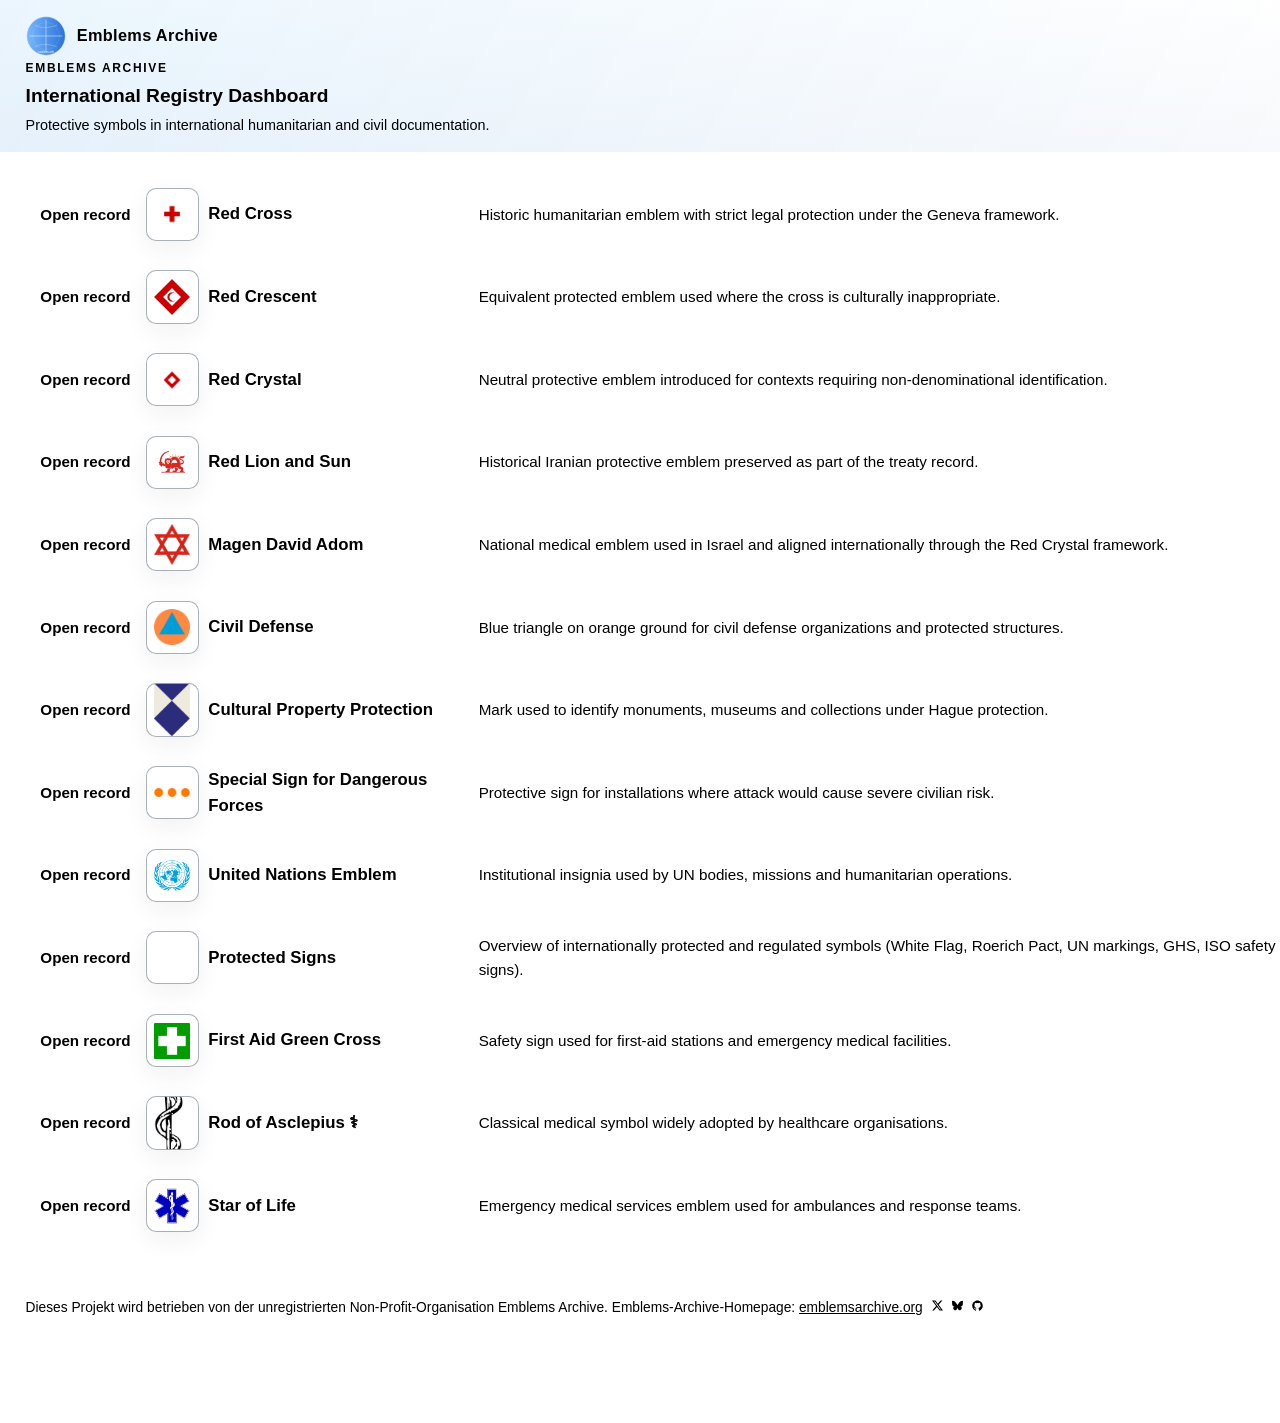
==== commit 4b8e98ec: "Add files via upload" ====
--- a/index.html
+++ b/index.html
@@ -1,14 +1,41 @@
-<!doctype html>
+﻿<!doctype html>
 <html lang="en">
 <head>
   <meta charset="UTF-8">
   <meta name="viewport" content="width=device-width, initial-scale=1.0">
   <title>Emblems Archive | English Registry Dashboard</title>
-  <meta name="description" content="English dashboard for protected emblems and civil symbols.">
+  <meta name="description" content="Comprehensive registry of protected emblems and civil symbols â€” legal background, images and usage guidance.">
+  <meta name="keywords" content="emblems, red cross, red crescent, red crystal, cultural property, civil defense, humanitarian symbols, Geneva Conventions">
+  <meta name="robots" content="index, follow">
   <link rel="stylesheet" href="assets/styles.css">
   <link rel="icon" href="logo.svg" type="image/svg+xml">
   <link rel="canonical" href="https://emblems.wiki/">
   <meta property="og:site_name" content="emblems.wiki">
+  <meta property="og:title" content="Emblems Archive â€” International Registry Dashboard">
+  <meta property="og:description" content="Comprehensive registry of protected emblems and civil symbols â€” legal background, images and usage guidance.">
+  <meta property="og:type" content="website">
+  <meta property="og:url" content="https://emblems.wiki/">
+  <meta property="og:image" content="https://emblems.wiki/assets/symbols/red_cross.png">
+  <meta name="twitter:card" content="summary_large_image">
+  <meta name="twitter:title" content="Emblems Archive â€” International Registry Dashboard">
+  <meta name="twitter:description" content="Comprehensive registry of protected emblems and civil symbols â€” legal background, images and usage guidance.">
+  <meta name="twitter:image" content="https://emblems.wiki/assets/symbols/red_cross.png">
+  <link rel="sitemap" type="application/xml" title="Sitemap" href="/sitemap.xml">
+  <script type="application/ld+json">
+  {
+    "@context": "https://schema.org",
+    "@type": "WebSite",
+    "url": "https://emblems.wiki/",
+    "name": "Emblems Archive",
+    "description": "Registry of protected emblems and civil symbols with legal background and usage guidance.",
+    "potentialAction": {
+      "@type": "SearchAction",
+      "target": "https://emblems.wiki/?s={search_term_string}",
+      "query-input": "required name=search_term_string"
+    }
+  }
+  </script>
+  <script async src="https://pagead2.googlesyndication.com/pagead/js/adsbygoogle.js?client=ca-pub-8454817625103291" crossorigin="anonymous"></script>
 </head>
 <body>
   <header class="topbar">
@@ -22,24 +49,11 @@
         <h1 class="brand-title">International Registry Dashboard</h1>
         <p class="brand-subtitle">Protective symbols in international humanitarian and civil documentation.</p>
       </div>
-      <nav aria-label="Navigation">
-        <a class="btn btn-secondary" href="/">English home</a>
-      </nav>
-    </div>
+</div>
   </header>
 
   <main class="content-shell">
-    <section class="search-filter-panel" aria-label="Search and filter panel">
-      <label for="registry-search"><strong>Search registry</strong></label>
-      <input id="registry-search" class="search-input" type="search" placeholder="Search symbol, legal basis, or usage context..." autocomplete="off">
-      <p class="search-status" id="registry-status">Showing all 12 registry entries.</p>
-
-      <div class="filter-row" role="group" aria-label="Category filter">
-        <button class="filter-button is-active" data-category="all" type="button">All</button>
-        <button class="filter-button" data-category="geneva" type="button">Geneva Emblems</button>
-        <button class="filter-button" data-category="civil" type="button">Civil Protection</button>
-      </div>
-    </section>
+    <!-- Search, category filters and inline project note removed per site owner request; footer contains ownership information. -->
 
     <section class="registry-grid" id="registry-grid" aria-live="polite">
       <a class="symbol-card" href="registry/red-cross/" style="--symbol-icon: url('/assets/symbols/red_cross.png');" data-category="geneva" data-search="red cross geneva convention medical neutrality protected emblem">
@@ -105,6 +119,13 @@
         <p class="card-text">Institutional insignia used by UN bodies, missions and humanitarian operations.</p>
       </a>
 
+      <a class="symbol-card" href="registry/protected-signs/" style="--symbol-icon: url('/assets/symbols/protected_signs.png');" data-category="reference" data-search="protected signs international symbols legal protection roerich white flag blue shield">
+        <span class="row-link">Open record</span>
+        <span class="row-icon" aria-hidden="true"></span>
+        <h2>Protected Signs</h2>
+        <p class="card-text">Overview of internationally protected and regulated symbols (White Flag, Roerich Pact, UN markings, GHS, ISO safety signs).</p>
+      </a>
+
       <a class="symbol-card" href="registry/first-aid/" style="--symbol-icon: url('/assets/symbols/first_aid_green_cross.png');" data-category="civil" data-search="first aid green cross safety signage iso 7010">
         <span class="row-link">Open record</span>
         <span class="row-icon" aria-hidden="true"></span>
@@ -115,7 +136,7 @@
       <a class="symbol-card" href="registry/asclepius/" style="--symbol-icon: url('/assets/symbols/rod_of_asclepius.png');" data-category="civil" data-search="rod of asclepius classical medicine healthcare professional symbol">
         <span class="row-link">Open record</span>
         <span class="row-icon" aria-hidden="true"></span>
-        <h2>Rod of Asclepius</h2>
+        <h2>Rod of Asclepius ⚕</h2>
         <p class="card-text">Classical medical symbol widely adopted by healthcare organisations.</p>
       </a>
 
@@ -128,52 +149,14 @@
     </section>
   </main>
 
-  <script>
-    (function () {
-      const searchInput = document.getElementById("registry-search");
-      const buttons = Array.from(document.querySelectorAll(".filter-button"));
-      const cards = Array.from(document.querySelectorAll(".symbol-card"));
-      const status = document.getElementById("registry-status");
+  <!-- Search and category filtering script removed because search and filters were removed from the layout. -->
+    <footer class="site-footer">
+    <div class="footer-inner">
+      <p>Dieses Projekt wird betrieben von der unregistrierten Non-Profit-Organisation Emblems Archive. Emblems-Archive-Homepage: <a href="https://emblemsarchive.org" target="_blank" rel="noopener">emblemsarchive.org</a>        <a class="social x" href="https://x.com/emblemswiki" target="_blank" rel="noopener" aria-label="Open X (formerly Twitter)"><x aria-hidden="true"></x></a>    <a class="social bsky" href="https://bsky.app/profile/emblemsarchive.org" target="_blank" rel="noopener" aria-label="Open Bluesky"><bluesky aria-hidden="true"></bluesky></a>    <a class="social github" href="https://github.com/Emblems-Archive" target="_blank" rel="noopener" aria-label="Open GitHub"><github aria-hidden="true"></github></a></p>
+    </div>
 
-      let activeCategory = "all";
-
-      function applyFilters() {
-        const term = (searchInput.value || "").trim().toLowerCase();
-
-        let visibleCount = 0;
-
-        cards.forEach((card) => {
-          const category = card.getAttribute("data-category") || "";
-          const searchable = card.getAttribute("data-search") || "";
-
-          const categoryMatch = activeCategory === "all" || category === activeCategory;
-          const textMatch = searchable.includes(term);
-
-          const isVisible = categoryMatch && textMatch;
-          card.hidden = !isVisible;
-          if (isVisible) {
-            visibleCount += 1;
-          }
-        });
-
-        if (status) {
-          status.textContent = term || activeCategory === "all"
-            ? `Showing ${visibleCount} registry entries.`
-            : `Showing ${visibleCount} registry entries for "${term}".`;
-        }
-      }
-
-      buttons.forEach((button) => {
-        button.addEventListener("click", () => {
-          activeCategory = button.getAttribute("data-category") || "all";
-          buttons.forEach((btn) => btn.classList.toggle("is-active", btn === button));
-          applyFilters();
-        });
-      });
-
-      searchInput.addEventListener("input", applyFilters);
-      applyFilters();
-    })();
-  </script>
+    <svg class="lnXdpd" aria-label="Google" height="92" role="img" viewBox="0 0 272 92" width="272" xmlns="http://www.w3.org/2000/svg"><path d="M115.75 47.18c0 12.77-9.99 22.18-22.25 22.18s-22.25-9.41-22.25-22.18C71.25 34.32 81.24 25 93.5 25s22.25 9.32 22.25 22.18zm-9.74 0c0-7.98-5.79-13.44-12.51-13.44S80.99 39.2 80.99 47.18c0 7.9 5.79 13.44 12.51 13.44s12.51-5.55 12.51-13.44zm57.74 0c0 12.77-9.99 22.18-22.25 22.18s-22.25-9.41-22.25-22.18c0-12.85 9.99-22.18 22.25-22.18s22.25 9.32 22.25 22.18zm-9.74 0c0-7.98-5.79-13.44-12.51-13.44s-12.51 5.46-12.51 13.44c0 7.9 5.79 13.44 12.51 13.44s12.51-5.55 12.51-13.44zm55.74-20.84v39.82c0 16.38-9.66 23.07-21.08 23.07-10.75 0-17.22-7.19-19.66-13.07l8.48-3.53c1.51 3.61 5.21 7.87 11.17 7.87 7.31 0 11.84-4.51 11.84-13v-3.19h-.34c-2.18 2.69-6.38 5.04-11.68 5.04-11.09 0-21.25-9.66-21.25-22.09 0-12.52 10.16-22.26 21.25-22.26 5.29 0 9.49 2.35 11.68 4.96h.34v-3.61h9.25zm-8.56 20.92c0-7.81-5.21-13.52-11.84-13.52-6.72 0-12.35 5.71-12.35 13.52 0 7.73 5.63 13.36 12.35 13.36 6.63 0 11.84-5.63 11.84-13.36zM225 3v65h-9.5V3h9.5zm37.02 51.48l7.56 5.04c-2.44 3.61-8.32 9.83-18.48 9.83-12.6 0-22.01-9.74-22.01-22.18 0-13.19 9.49-22.18 20.92-22.18 11.51 0 17.14 9.16 18.98 14.11l1.01 2.52-29.65 12.28c2.27 4.45 5.8 6.72 10.75 6.72 4.96 0 8.4-2.44 10.92-6.14zm-23.27-7.98l19.82-8.23c-1.09-2.77-4.37-4.7-8.23-4.7-4.95 0-11.84 4.37-11.59 12.93zM35.29 41.41V32H67c.31 1.64.47 3.58.47 5.68 0 7.06-1.93 15.79-8.15 22.01-6.05 6.3-13.78 9.66-24.02 9.66C16.32 69.35.36 53.89.36 34.91.36 15.93 16.32.47 35.3.47c10.5 0 17.98 4.12 23.6 9.49l-6.64 6.64c-4.03-3.78-9.49-6.72-16.97-6.72-13.86 0-24.7 11.17-24.7 25.03 0 13.86 10.84 25.03 24.7 25.03 8.99 0 14.11-3.61 17.39-6.89 2.66-2.66 4.41-6.46 5.1-11.65l-22.49.01z" fill="#FFF"></path></svg>
+  </footer>
 </body>
 </html>
+
--- a/assets/styles.css
+++ b/assets/styles.css
@@ -41,6 +41,89 @@
 svg {
   display: block;
   max-width: 100%;
+}
+
+github,
+x,
+bluesky,
+[data-logo="github"],
+[data-logo="x"],
+[data-logo="bluesky"] {
+  display: inline-flex;
+  align-items: center;
+  gap: 0.28em;
+  vertical-align: -0.125em;
+  line-height: 1;
+  font: inherit;
+  color: inherit;
+  text-decoration: inherit;
+}
+
+github::before,
+x::before,
+bluesky::before,
+[data-logo="github"]::before,
+[data-logo="x"]::before,
+[data-logo="bluesky"]::before {
+  content: "";
+  width: 0.82em;
+  height: 0.82em;
+  flex: 0 0 auto;
+  background-color: currentColor;
+  -webkit-mask: var(--logo-mask) center / contain no-repeat;
+  mask: var(--logo-mask) center / contain no-repeat;
+}
+
+github,
+[data-logo="github"] {
+  --logo-mask: url("/assets/icons/github.svg");
+}
+
+x,
+[data-logo="x"] {
+  --logo-mask: url("/assets/icons/x.svg");
+}
+
+bluesky,
+[data-logo="bluesky"] {
+  --logo-mask: url("/assets/icons/bluesky.svg");
+}
+
+.site-footer {
+  border-top: 1px solid var(--color-border);
+  margin-top: 1rem;
+  padding: 0.8rem 0;
+}
+
+.footer-inner {
+  width: 100%;
+  max-width: none;
+  margin: 0 auto;
+  padding: 0 clamp(12px, 2vw, 28px);
+}
+
+.footer-inner p {
+  margin: 0;
+  color: var(--color-muted);
+  font-size: 0.86rem;
+}
+
+.social {
+  display: inline-flex;
+  align-items: center;
+  justify-content: center;
+  margin-left: 0.32rem;
+  vertical-align: baseline;
+  text-decoration: none;
+  color: inherit;
+  line-height: 1;
+}
+
+.social svg {
+  display: inline-block;
+  width: 0.82em;
+  height: 0.82em;
+  max-width: none;
 }
 
 .eyebrow {
@@ -108,13 +191,14 @@
 }
 
 .topbar-inner {
-  width: min(1180px, 92vw);
+  width: 100%;
+  max-width: none;
   margin: 0 auto;
   display: flex;
   align-items: center;
   justify-content: space-between;
   gap: 1rem;
-  padding: 1rem 0;
+  padding: 1rem clamp(12px, 2vw, 28px);
 }
 
 .brand-block {
@@ -172,7 +256,9 @@
 }
 
 .content-shell {
-  width: min(1180px, 92vw);
+  width: 100%;
+  max-width: none;
+  padding: 0 clamp(12px, 2vw, 28px);
   margin: 1.5rem auto 2.5rem;
 }
 
@@ -705,6 +791,44 @@
   border-radius: 10px;
 }
 
+.protected-signs-page {
+  background:
+    radial-gradient(circle at 95% -10%, rgba(0, 140, 238, 0.08), rgba(0, 140, 238, 0) 42%),
+    var(--color-surface);
+}
+
+.signs-section + .signs-section {
+  margin-top: 1.1rem;
+}
+
+.signs-grid {
+  display: grid;
+  grid-template-columns: repeat(3, minmax(0, 1fr));
+  gap: 0.85rem;
+}
+
+.sign-card {
+  border: 1px solid var(--color-border);
+  border-radius: 12px;
+  padding: 0.85rem;
+  background: #ffffff;
+  box-shadow: 0 10px 24px rgba(26, 32, 44, 0.06);
+}
+
+.sign-card h3 {
+  margin: 0 0 0.45rem;
+  font-size: 1.03rem;
+}
+
+.sign-card p {
+  margin: 0;
+  color: var(--color-muted);
+}
+
+.sign-card p + p {
+  margin-top: 0.55rem;
+}
+
 @media (max-width: 760px) {
   .topbar-inner {
     align-items: flex-start;
@@ -742,4 +866,8 @@
   .infobox {
     width: 100%;
   }
-}
+
+  .signs-grid {
+    grid-template-columns: 1fr;
+  }
+}
